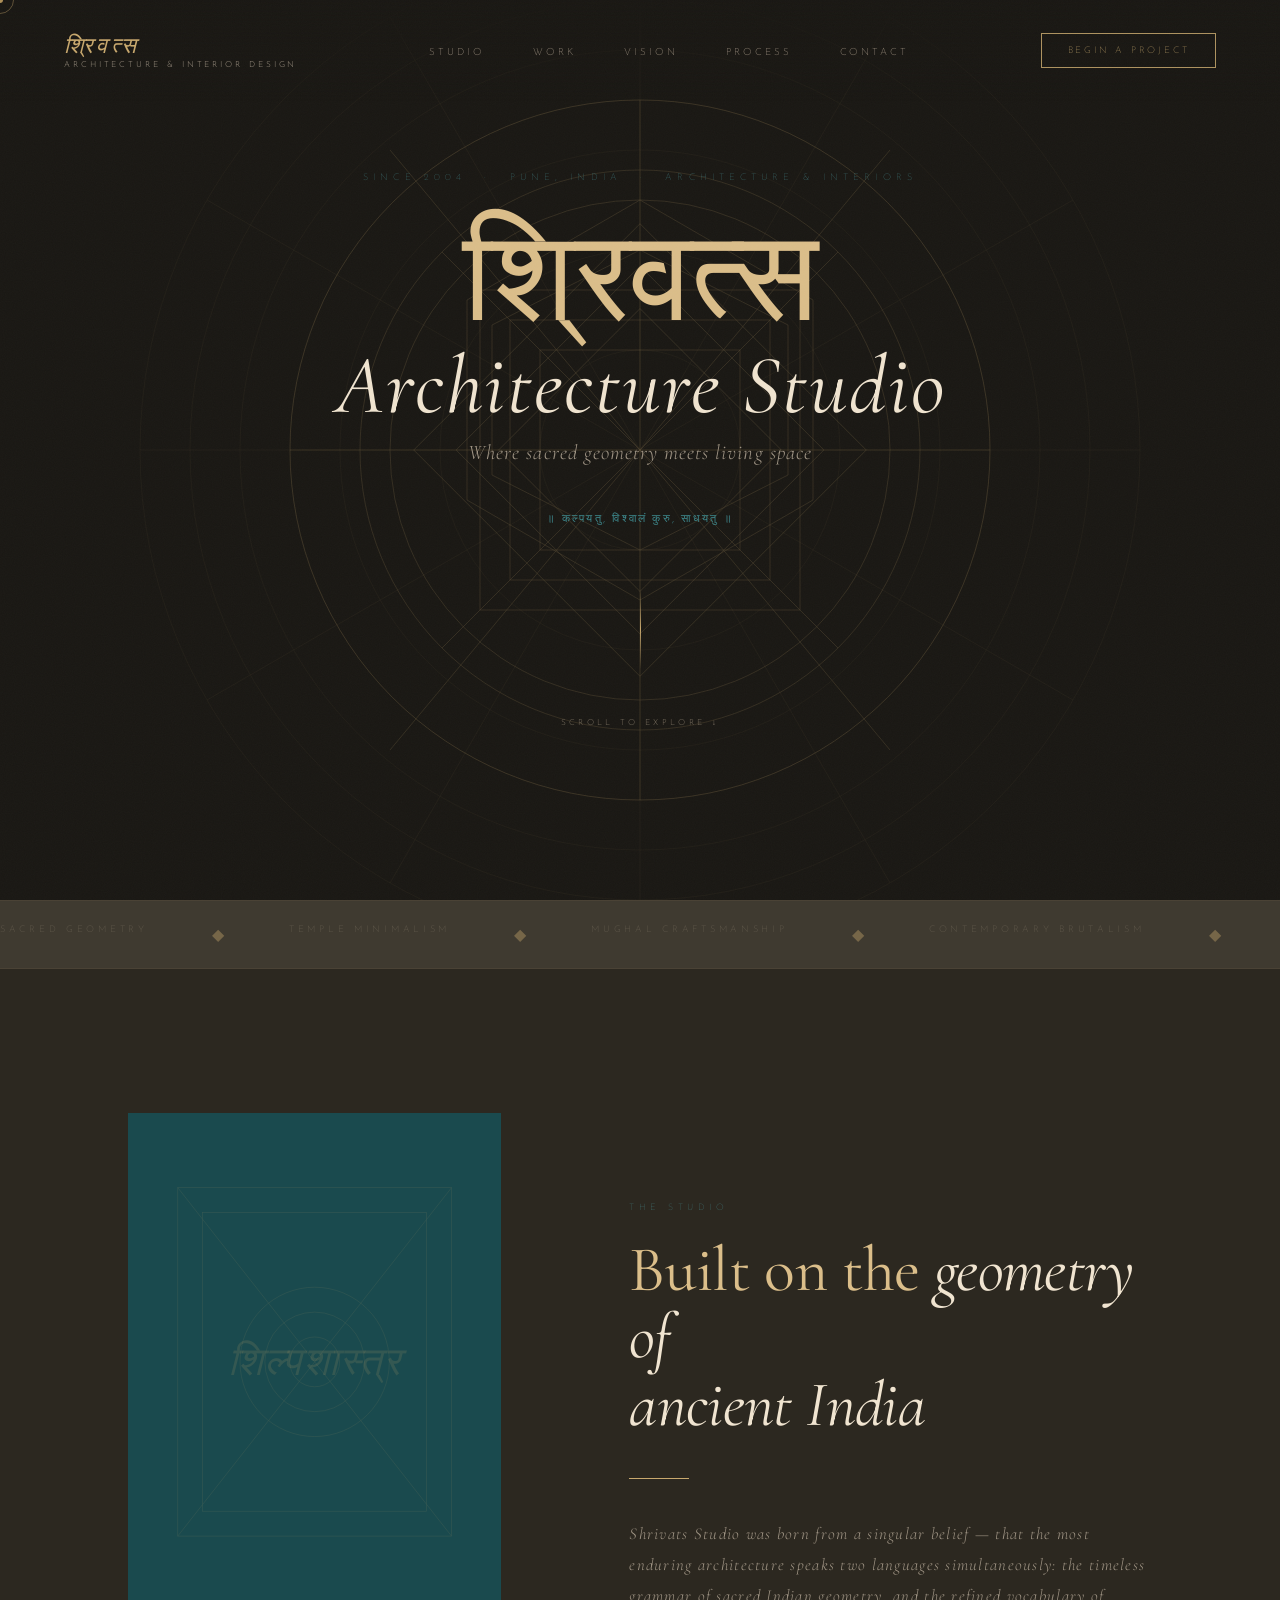
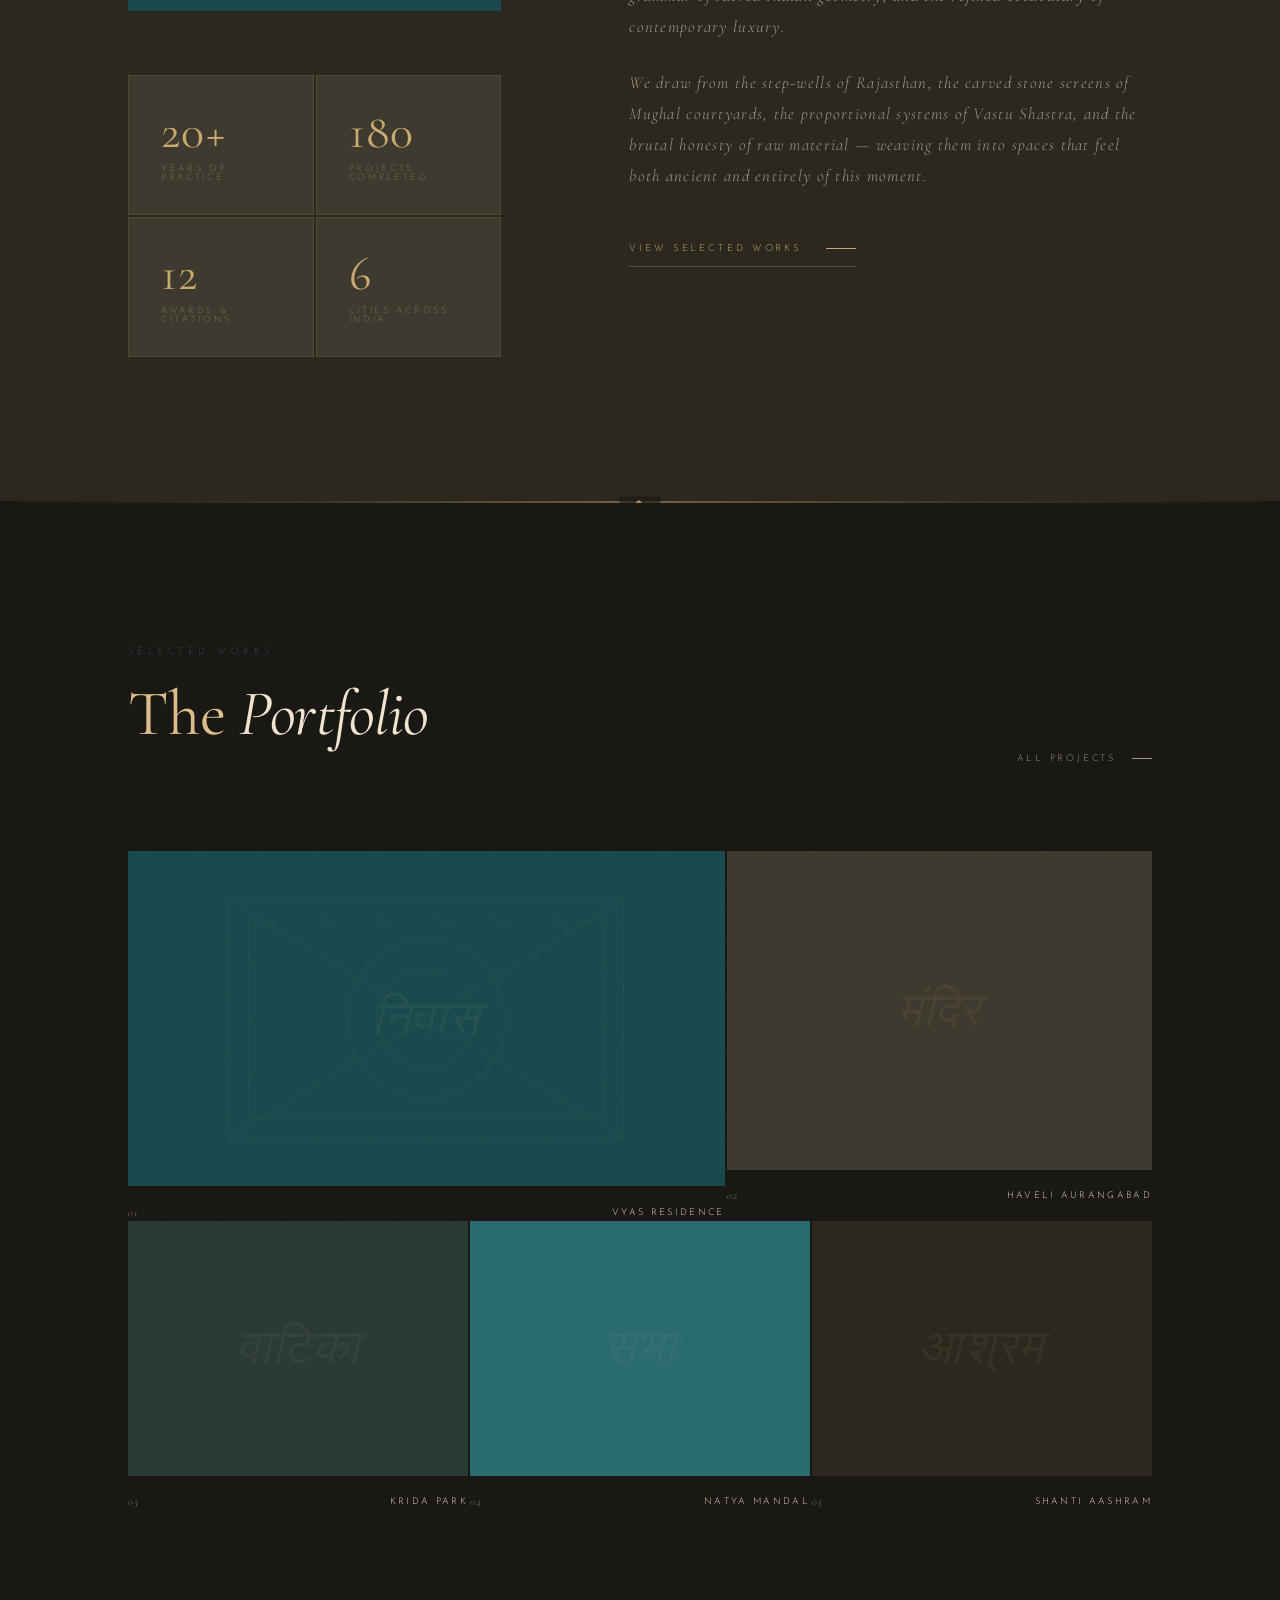
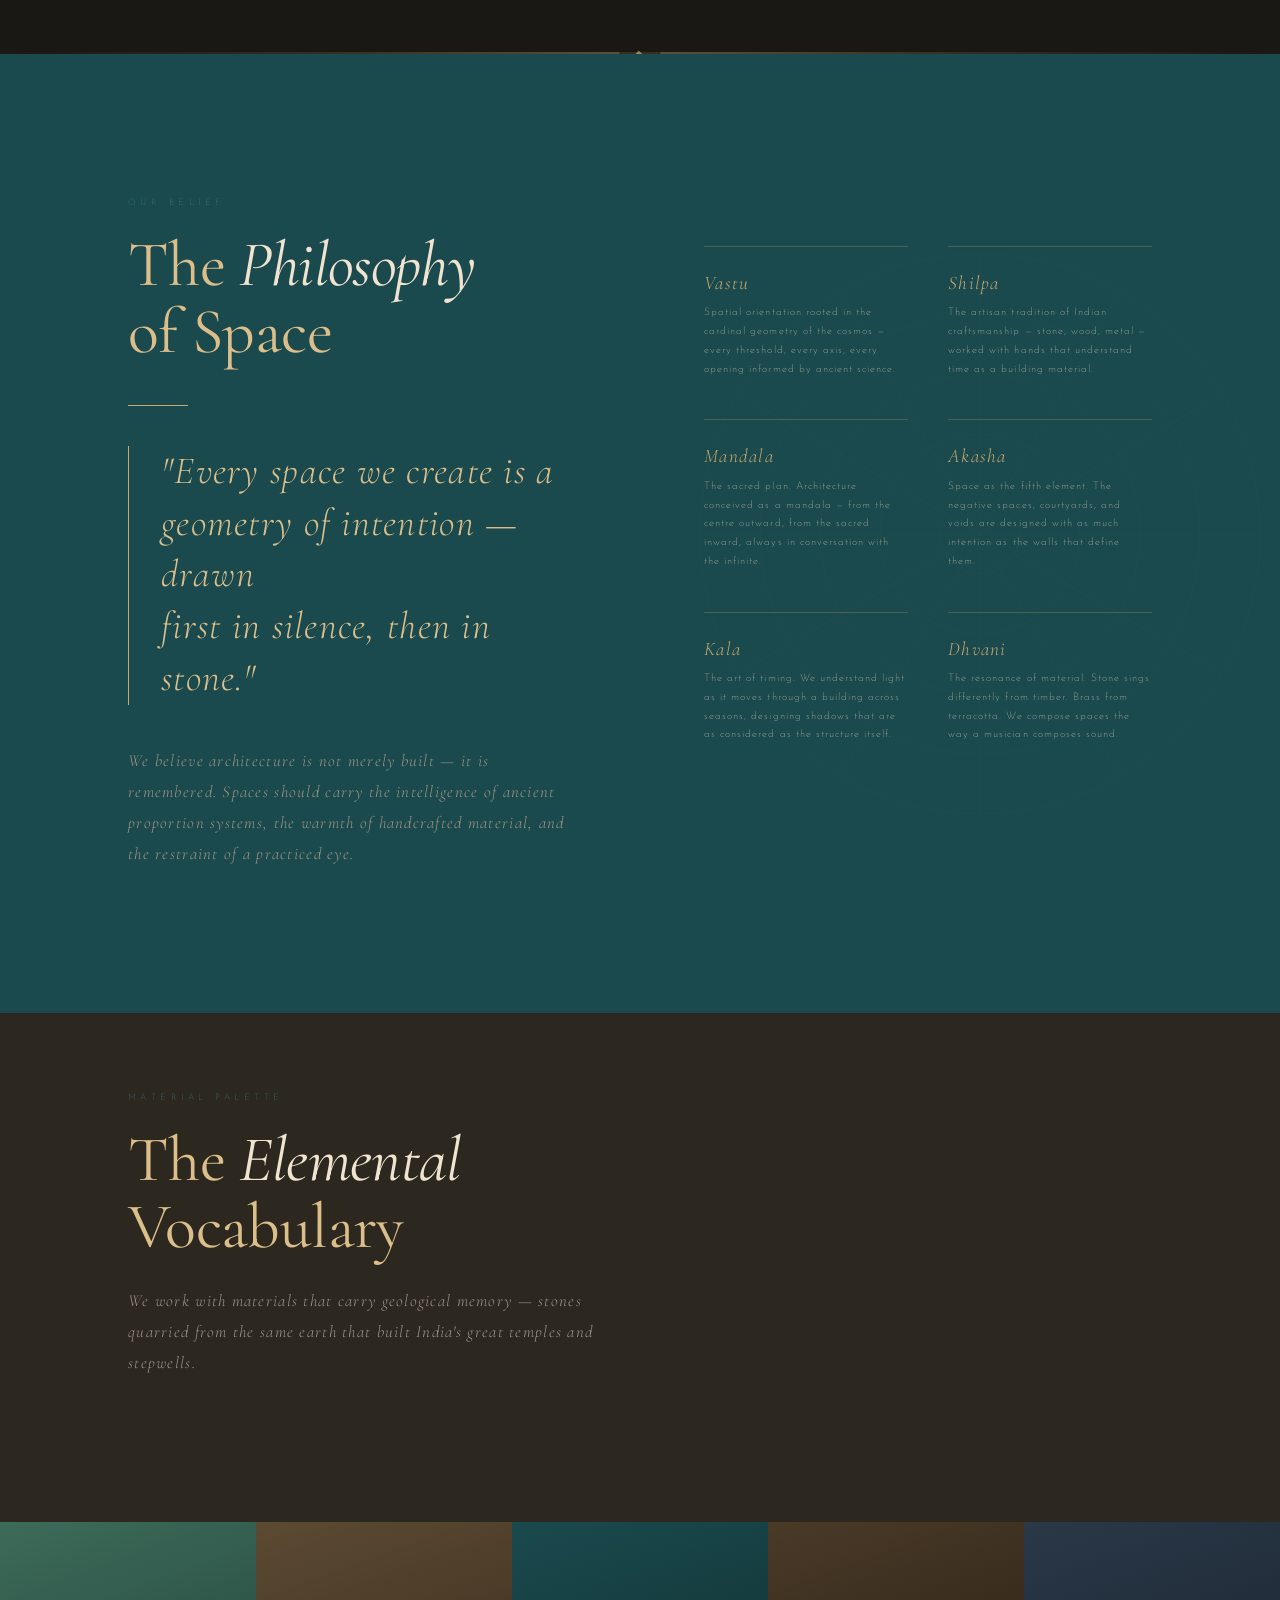
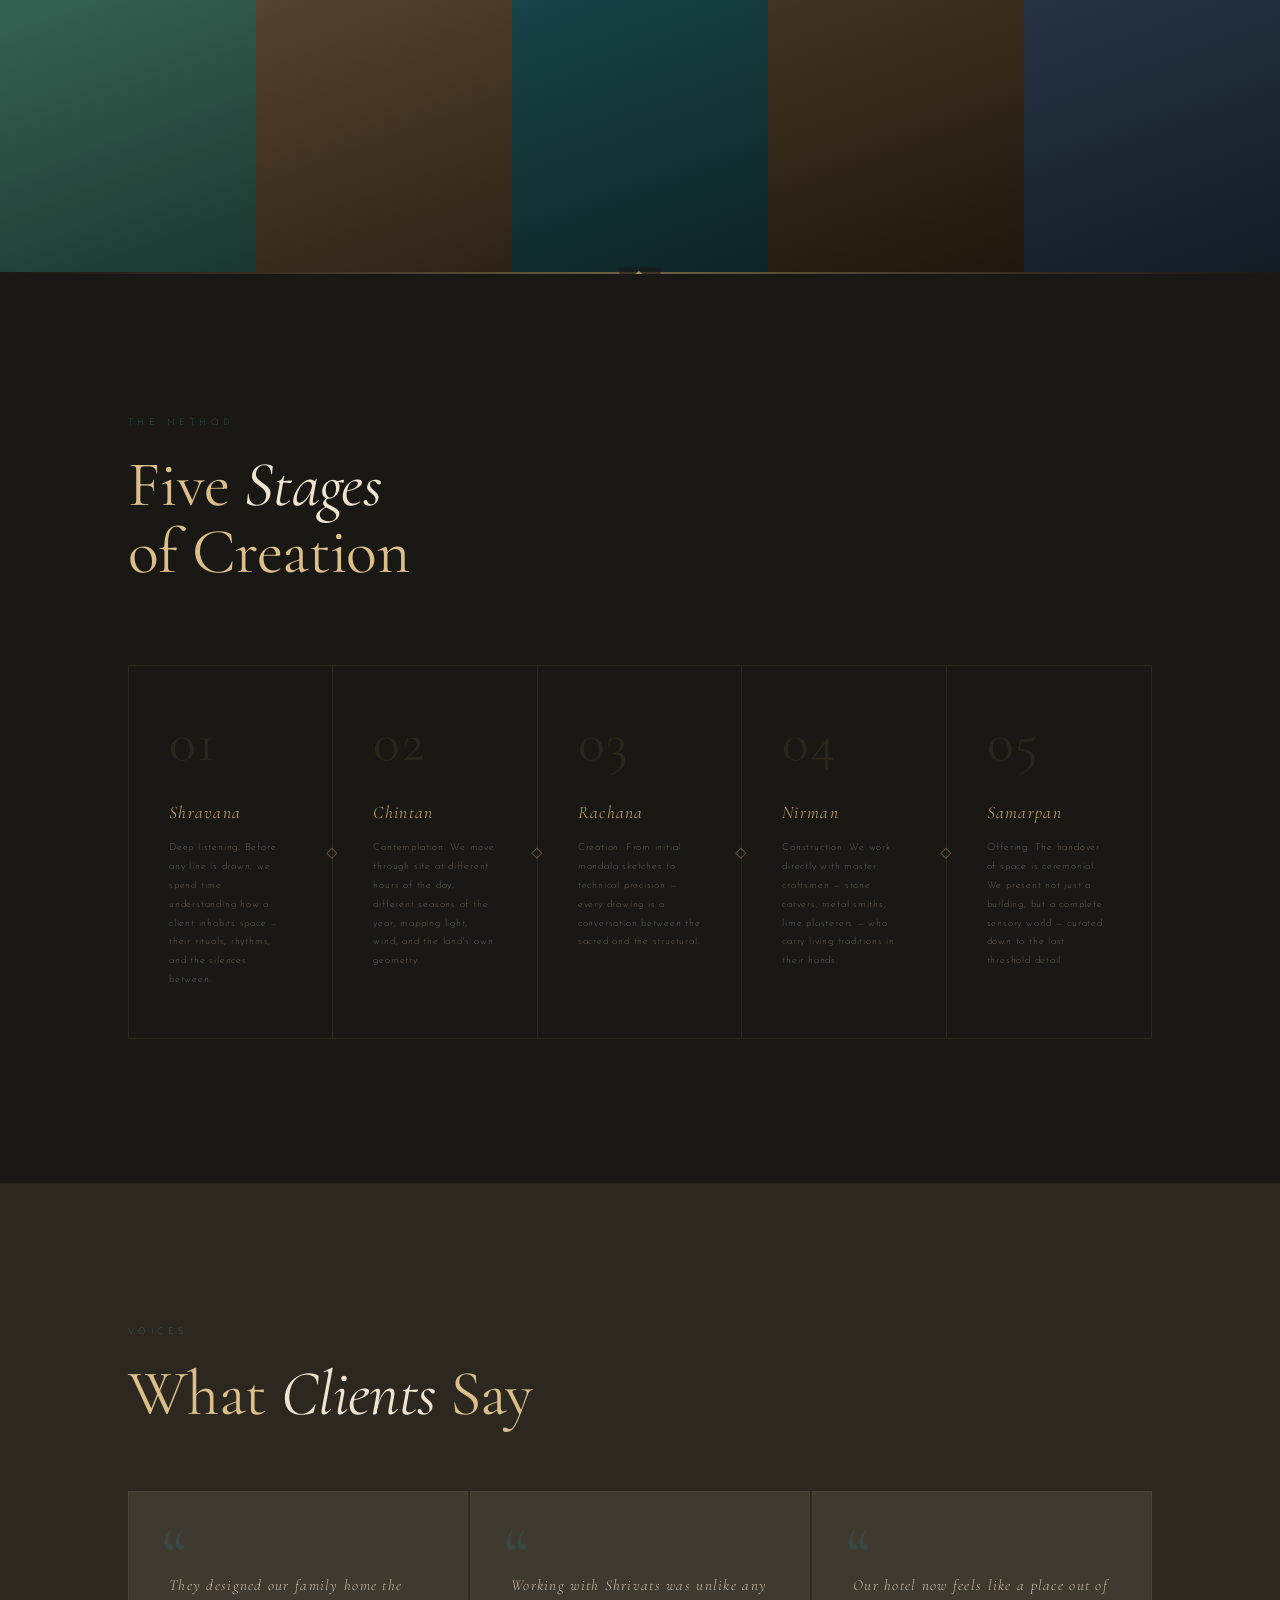
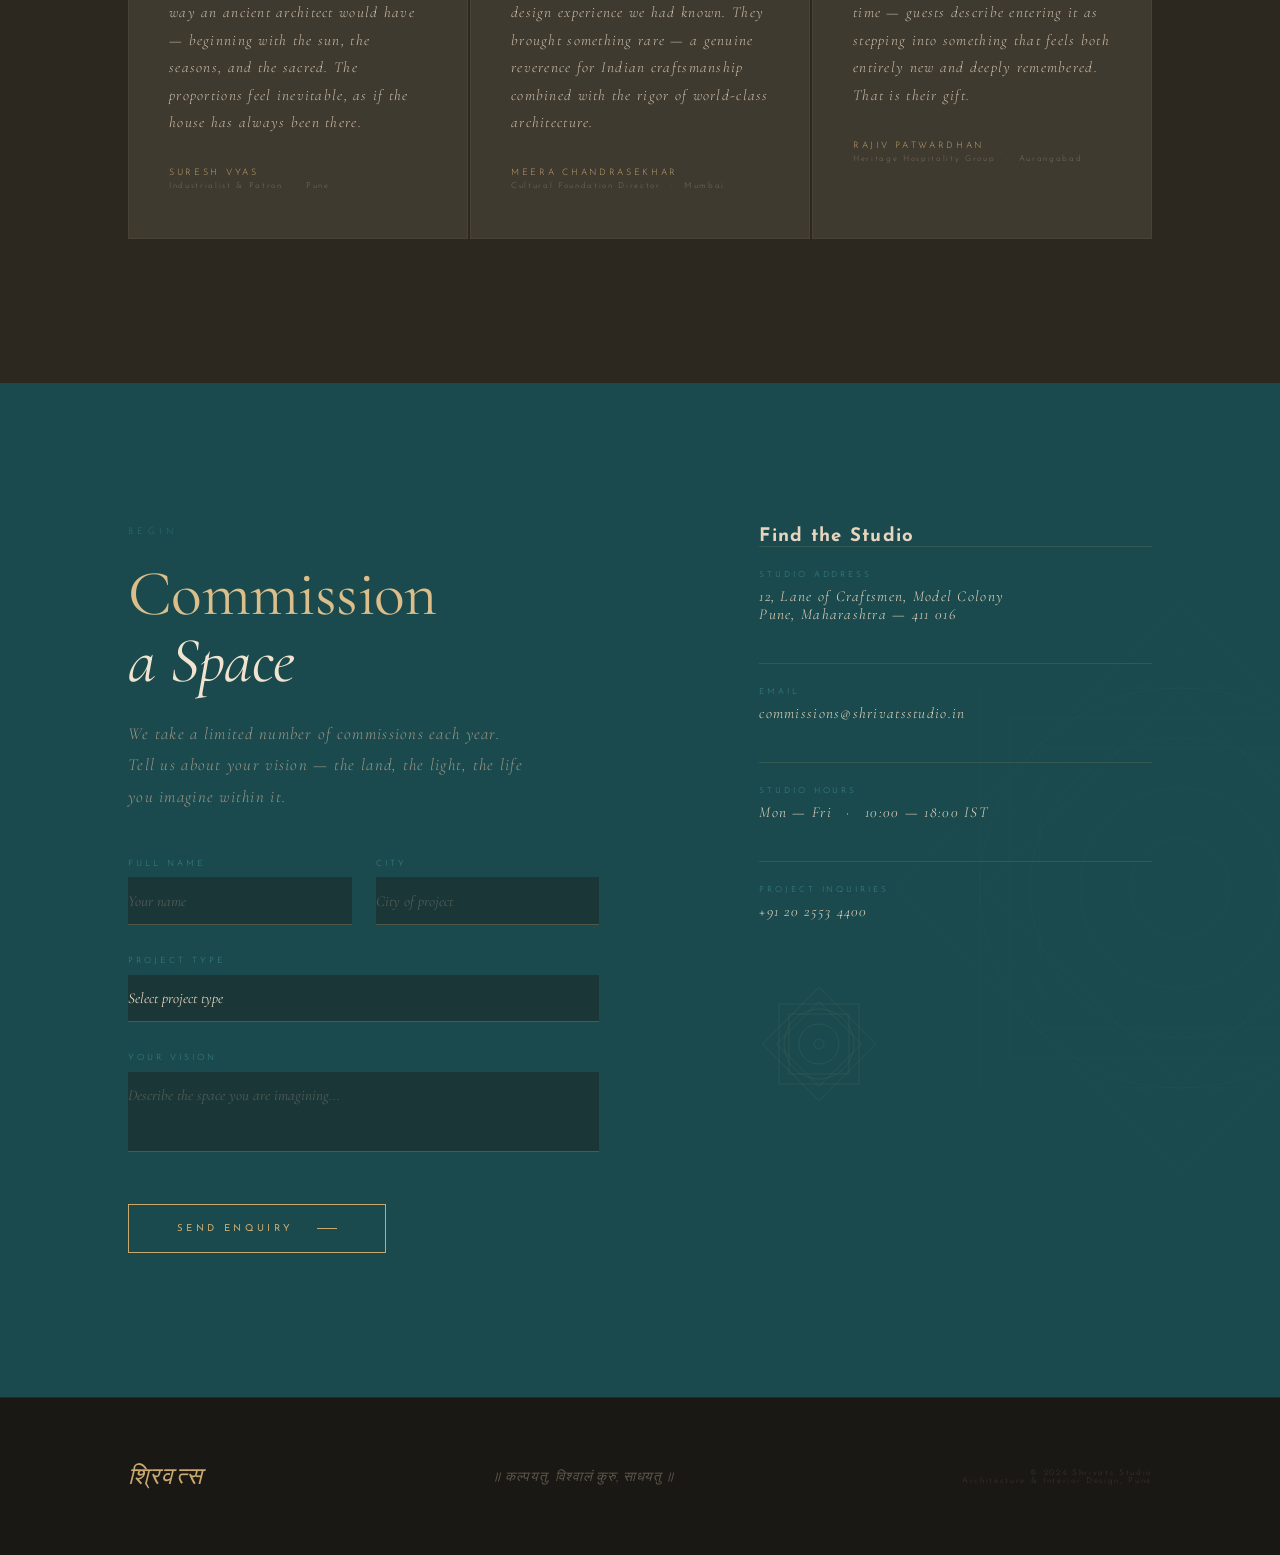
==== shrivats_studio_1.html @ fb272d44 "first commit" ====
<!DOCTYPE html>
<html lang="en">
<head>
<meta charset="UTF-8">
<meta name="viewport" content="width=device-width, initial-scale=1.0">
<title>Shrivats Studio — Architecture & Interior Design</title>
<link rel="preconnect" href="https://fonts.googleapis.com">
<link rel="preconnect" href="https://fonts.gstatic.com" crossorigin>
<link href="https://fonts.googleapis.com/css2?family=Cormorant+Garamond:ital,wght@0,300;0,400;0,500;0,600;1,300;1,400&family=IM+Fell+English:ital@0;1&family=Josefin+Sans:wght@100;200;300;400&display=swap" rel="stylesheet">

<style>
  :root {
    --teal-deep:    #1a4a4e;
    --teal-mid:     #2a6b72;
    --teal-soft:    #3d8a8f;
    --teal-muted:   #4e9da3;
    --sand:         #d4b896;
    --sand-light:   #e8d5be;
    --sand-pale:    #f0e4d0;
    --gold:         #c9a96e;
    --gold-bright:  #dbbe8a;
    --ivory:        #f5ede0;
    --charcoal:     #1a1814;
    --charcoal-mid: #2c2820;
    --charcoal-soft:#3f3a30;
    --warm-gray:    #7a7060;
    --warm-gray-lt: #a09585;
    --accent-geo:   rgba(201,169,110,0.12);

    --font-display: 'IM Fell English', 'Cormorant Garamond', Georgia, serif;
    --font-head:    'Cormorant Garamond', Georgia, serif;
    --font-body:    'Josefin Sans', 'Trebuchet MS', sans-serif;

    --spacing-xl: 9rem;
    --spacing-lg: 5rem;
    --spacing-md: 2.5rem;
    --spacing-sm: 1.25rem;
  }

  *, *::before, *::after { box-sizing: border-box; margin: 0; padding: 0; }

  html {
    scroll-behavior: smooth;
    font-size: 16px;
  }

  body {
    background: var(--charcoal);
    color: var(--sand-light);
    font-family: var(--font-body);
    font-weight: 300;
    letter-spacing: 0.08em;
    overflow-x: hidden;
    cursor: none;
  }

  ::selection { background: var(--teal-mid); color: var(--ivory); }

  /* ── SCROLLBAR ── */
  ::-webkit-scrollbar { width: 3px; }
  ::-webkit-scrollbar-track { background: var(--charcoal); }
  ::-webkit-scrollbar-thumb { background: var(--gold); }

  /* ── NOISE TEXTURE OVERLAY ── */
  body::before {
    content: '';
    position: fixed; inset: 0; z-index: 9999;
    pointer-events: none;
    opacity: 0.025;
    background-image: url("data:image/svg+xml,%3Csvg viewBox='0 0 256 256' xmlns='http://www.w3.org/2000/svg'%3E%3Cfilter id='n'%3E%3CfeTurbulence type='fractalNoise' baseFrequency='0.9' numOctaves='4' stitchTiles='stitch'/%3E%3C/filter%3E%3Crect width='100%25' height='100%25' filter='url(%23n)' opacity='1'/%3E%3C/svg%3E");
    background-size: 256px 256px;
  }

  /* ── SACRED GEOMETRY BACKGROUND ── */
  .geo-bg {
    position: absolute; inset: 0;
    pointer-events: none;
    overflow: hidden;
    opacity: 0.07;
  }

  /* ── NAVIGATION ── */
  nav {
    position: fixed; top: 0; left: 0; right: 0; z-index: 1000;
    padding: 2rem 4rem;
    display: flex; align-items: center; justify-content: space-between;
    mix-blend-mode: normal;
    background: linear-gradient(to bottom, rgba(26,24,20,0.95) 0%, transparent 100%);
  }

  .nav-logo {
    font-family: var(--font-display);
    font-size: 1.4rem;
    font-style: italic;
    color: var(--gold);
    letter-spacing: 0.15em;
    text-decoration: none;
  }

  .nav-logo span {
    display: block;
    font-family: var(--font-body);
    font-size: 0.52rem;
    font-style: normal;
    letter-spacing: 0.35em;
    color: var(--warm-gray-lt);
    margin-top: 2px;
    text-transform: uppercase;
  }

  .nav-links {
    display: flex; gap: 3rem; list-style: none;
  }

  .nav-links a {
    font-family: var(--font-body);
    font-size: 0.62rem;
    font-weight: 200;
    letter-spacing: 0.3em;
    text-transform: uppercase;
    color: var(--sand-light);
    text-decoration: none;
    transition: color 0.4s;
    opacity: 0.7;
  }

  .nav-links a:hover { color: var(--gold); opacity: 1; }

  .nav-cta {
    font-family: var(--font-body);
    font-size: 0.58rem;
    font-weight: 200;
    letter-spacing: 0.3em;
    text-transform: uppercase;
    color: var(--gold);
    border: 0.5px solid var(--gold);
    padding: 0.75rem 1.6rem;
    text-decoration: none;
    transition: all 0.4s;
    opacity: 0.85;
  }

  .nav-cta:hover {
    background: var(--gold);
    color: var(--charcoal);
    opacity: 1;
  }

  /* ── HERO ── */
  #hero {
    position: relative;
    min-height: 100vh;
    display: flex; align-items: center; justify-content: center;
    overflow: hidden;
    background: var(--charcoal);
  }

  .hero-inner {
    position: relative; z-index: 2;
    text-align: center;
    padding: 0 2rem;
  }

  .hero-eyebrow {
    font-family: var(--font-body);
    font-size: 0.58rem;
    font-weight: 100;
    letter-spacing: 0.55em;
    text-transform: uppercase;
    color: var(--teal-muted);
    margin-bottom: 2.5rem;
    opacity: 0;
    animation: fadeUp 1.2s 0.3s forwards;
  }

  .hero-title {
    font-family: var(--font-display);
    font-size: clamp(4.5rem, 10vw, 9rem);
    font-weight: 400;
    line-height: 0.9;
    color: var(--gold-bright);
    letter-spacing: -0.01em;
    margin-bottom: 1rem;
    opacity: 0;
    animation: fadeUp 1.4s 0.5s forwards;
  }

  .hero-title em {
    font-style: italic;
    color: var(--sand-pale);
    display: block;
    font-size: 0.65em;
    letter-spacing: 0.02em;
    margin-top: 0.15em;
  }

  .hero-sub {
    font-family: var(--font-head);
    font-size: clamp(0.9rem, 2vw, 1.3rem);
    font-style: italic;
    color: var(--warm-gray-lt);
    letter-spacing: 0.05em;
    margin-bottom: 1rem;
    opacity: 0;
    animation: fadeUp 1.4s 0.8s forwards;
  }

  .hero-mantra {
    font-family: var(--font-body);
    font-size: 0.7rem;
    letter-spacing: 0.2em;
    color: var(--teal-soft);
    margin: 3rem 0 4rem;
    opacity: 0;
    animation: fadeUp 1.2s 1.1s forwards;
  }

  .hero-divider {
    width: 1px;
    height: 80px;
    background: linear-gradient(to bottom, transparent, var(--gold), transparent);
    margin: 0 auto 3rem;
    opacity: 0;
    animation: fadeIn 1.5s 1.4s forwards;
  }

  .hero-scroll {
    font-family: var(--font-body);
    font-size: 0.52rem;
    letter-spacing: 0.4em;
    text-transform: uppercase;
    color: var(--warm-gray);
    opacity: 0;
    animation: fadeIn 1.2s 1.8s forwards;
  }

  /* Hero sacred geometry */
  .hero-geo {
    position: absolute; inset: 0;
    display: flex; align-items: center; justify-content: center;
    opacity: 0.3;
    animation: slowSpin 90s linear infinite;
  }

  .hero-geo-2 {
    position: absolute; inset: 0;
    display: flex; align-items: center; justify-content: center;
    opacity: 0.09;
    animation: slowSpin 120s linear infinite reverse;
  }

  /* ── SECTION BASE ── */
  section {
    position: relative;
    overflow: hidden;
  }

  .section-pad {
    padding: var(--spacing-xl) 8rem;
  }

  .section-pad-sm {
    padding: var(--spacing-lg) 8rem;
  }

  .eyebrow {
    font-family: var(--font-body);
    font-size: 0.56rem;
    font-weight: 100;
    letter-spacing: 0.5em;
    text-transform: uppercase;
    color: var(--teal-muted);
    margin-bottom: 1.5rem;
  }

  .section-title {
    font-family: var(--font-display);
    font-size: clamp(2.8rem, 5vw, 5.5rem);
    font-weight: 400;
    line-height: 1.05;
    color: var(--gold-bright);
    letter-spacing: -0.01em;
    margin-bottom: 1.5rem;
  }

  .section-title em {
    font-style: italic;
    color: var(--sand-pale);
  }

  .body-text {
    font-family: var(--font-head);
    font-size: 1.05rem;
    font-style: italic;
    line-height: 1.85;
    color: var(--warm-gray-lt);
    font-weight: 300;
  }

  .gold-rule {
    width: 60px;
    height: 0.5px;
    background: var(--gold);
    margin: 2.5rem 0;
    opacity: 0.6;
  }

  /* ── ABOUT ── */
  #about {
    background: var(--charcoal-mid);
  }

  .about-grid {
    display: grid;
    grid-template-columns: 1fr 1.4fr;
    gap: 8rem;
    align-items: center;
  }

  .about-image-wrap {
    position: relative;
  }

  .about-image-placeholder {
    width: 100%;
    aspect-ratio: 3/4;
    background: var(--teal-deep);
    position: relative;
    overflow: hidden;
  }

  .about-image-placeholder::after {
    content: 'शिल्पशास्त्र';
    position: absolute;
    inset: 0;
    display: flex;
    align-items: center;
    justify-content: center;
    font-family: var(--font-display);
    font-size: 2.5rem;
    color: rgba(201,169,110,0.15);
    font-style: italic;
  }

  .about-stats {
    display: grid;
    grid-template-columns: 1fr 1fr;
    gap: 2px;
    margin-top: 4rem;
  }

  .stat-box {
    background: var(--charcoal-soft);
    padding: 2rem;
    border: 0.5px solid rgba(201,169,110,0.12);
  }

  .stat-number {
    font-family: var(--font-display);
    font-size: 3rem;
    color: var(--gold);
    line-height: 1;
    font-weight: 400;
  }

  .stat-label {
    font-family: var(--font-body);
    font-size: 0.56rem;
    letter-spacing: 0.3em;
    text-transform: uppercase;
    color: var(--warm-gray);
    margin-top: 0.5rem;
  }

  /* ── PROJECTS ── */
  #projects {
    background: var(--charcoal);
  }

  .projects-header {
    display: flex; align-items: flex-end; justify-content: space-between;
    margin-bottom: 5rem;
  }

  .projects-grid {
    display: grid;
    grid-template-columns: repeat(12, 1fr);
    grid-template-rows: auto;
    gap: 2px;
  }

  .project-card {
    position: relative;
    overflow: hidden;
    cursor: pointer;
  }

  .project-card:nth-child(1) { grid-column: 1 / 8; grid-row: 1; }
  .project-card:nth-child(2) { grid-column: 8 / 13; grid-row: 1; }
  .project-card:nth-child(3) { grid-column: 1 / 5; grid-row: 2; }
  .project-card:nth-child(4) { grid-column: 5 / 9; grid-row: 2; }
  .project-card:nth-child(5) { grid-column: 9 / 13; grid-row: 2; }

  .project-image {
    width: 100%;
    aspect-ratio: 4/3;
    background: var(--teal-deep);
    position: relative;
    overflow: hidden;
    transition: transform 0.8s cubic-bezier(0.16, 1, 0.3, 1);
  }

  .project-card:nth-child(1) .project-image { aspect-ratio: 16/9; }

  .project-image-inner {
    position: absolute; inset: 0;
    background: var(--teal-deep);
    display: flex; align-items: center; justify-content: center;
    transition: transform 0.8s cubic-bezier(0.16, 1, 0.3, 1);
  }

  /* Project color variations */
  .project-card:nth-child(2) .project-image-inner { background: var(--charcoal-soft); }
  .project-card:nth-child(3) .project-image-inner { background: #2a3a35; }
  .project-card:nth-child(4) .project-image-inner { background: var(--teal-mid); }
  .project-card:nth-child(5) .project-image-inner { background: var(--charcoal-mid); }

  .project-image-inner::before {
    content: '';
    position: absolute; inset: 0;
    background: repeating-linear-gradient(
      45deg,
      transparent,
      transparent 40px,
      rgba(201,169,110,0.03) 40px,
      rgba(201,169,110,0.03) 41px
    );
  }

  .project-geo-label {
    font-family: var(--font-display);
    font-size: 3rem;
    color: rgba(201,169,110,0.08);
    font-style: italic;
  }

  .project-overlay {
    position: absolute; inset: 0;
    background: linear-gradient(to top, rgba(26,24,20,0.92) 0%, transparent 60%);
    padding: 1.5rem;
    display: flex; flex-direction: column; justify-content: flex-end;
    opacity: 0;
    transition: opacity 0.5s;
  }

  .project-card:hover .project-overlay { opacity: 1; }
  .project-card:hover .project-image-inner { transform: scale(1.04); }

  .project-info { position: relative; z-index: 1; }

  .project-type {
    font-family: var(--font-body);
    font-size: 0.52rem;
    letter-spacing: 0.35em;
    text-transform: uppercase;
    color: var(--teal-soft);
    margin-bottom: 0.4rem;
  }

  .project-name {
    font-family: var(--font-display);
    font-size: 1.5rem;
    font-weight: 400;
    color: var(--sand-pale);
    font-style: italic;
    line-height: 1.1;
  }

  .project-meta {
    font-family: var(--font-body);
    font-size: 0.56rem;
    letter-spacing: 0.2em;
    color: var(--warm-gray-lt);
    margin-top: 0.3rem;
  }

  /* Project base info (always visible) */
  .project-base {
    padding: 1.2rem 0 0;
    display: flex; align-items: center; justify-content: space-between;
  }

  .project-index {
    font-family: var(--font-display);
    font-size: 0.7rem;
    font-style: italic;
    color: var(--warm-gray);
  }

  .project-title-base {
    font-family: var(--font-body);
    font-size: 0.58rem;
    letter-spacing: 0.25em;
    text-transform: uppercase;
    color: var(--sand-light);
  }

  /* ── PHILOSOPHY ── */
  #philosophy {
    background: var(--teal-deep);
    position: relative;
  }

  .philosophy-inner {
    display: grid;
    grid-template-columns: 1fr 1fr;
    gap: 8rem;
    align-items: start;
  }

  .philosophy-quote {
    font-family: var(--font-display);
    font-size: clamp(1.6rem, 3vw, 2.8rem);
    font-style: italic;
    font-weight: 300;
    color: var(--gold-bright);
    line-height: 1.35;
    padding-left: 2rem;
    border-left: 0.5px solid var(--gold);
  }

  .philosophy-pillars {
    display: grid;
    grid-template-columns: 1fr 1fr;
    gap: 2.5rem;
    margin-top: 3rem;
  }

  .pillar {
    border-top: 0.5px solid rgba(201,169,110,0.25);
    padding-top: 1.5rem;
  }

  .pillar-name {
    font-family: var(--font-display);
    font-size: 1.2rem;
    font-style: italic;
    color: var(--gold);
    margin-bottom: 0.6rem;
  }

  .pillar-desc {
    font-family: var(--font-body);
    font-size: 0.65rem;
    font-weight: 200;
    letter-spacing: 0.1em;
    color: var(--sand-light);
    line-height: 1.8;
    opacity: 0.75;
  }

  /* ── MATERIALS ── */
  #materials {
    background: var(--charcoal-mid);
  }

  .materials-strip {
    display: flex;
    height: 350px;
    margin-top: 4rem;
  }

  .material-swatch {
    flex: 1;
    position: relative;
    overflow: hidden;
    cursor: pointer;
    transition: flex 0.6s cubic-bezier(0.16, 1, 0.3, 1);
  }

  .material-swatch:hover { flex: 2.5; }

  .swatch-bg {
    position: absolute; inset: 0;
    transition: transform 0.6s;
  }

  .swatch-1 { background: linear-gradient(160deg, #3d6b5a 0%, #1a3830 100%); }
  .swatch-2 { background: linear-gradient(160deg, #5c4a32 0%, #2e2218 100%); }
  .swatch-3 { background: linear-gradient(160deg, #1a4a4e 0%, #0d2426 100%); }
  .swatch-4 { background: linear-gradient(160deg, #4a3a28 0%, #1e160d 100%); }
  .swatch-5 { background: linear-gradient(160deg, #2a3848 0%, #131c25 100%); }

  .swatch-label {
    position: absolute;
    bottom: 2rem; left: 1.5rem;
    opacity: 0;
    transition: opacity 0.4s 0.1s;
  }

  .material-swatch:hover .swatch-label { opacity: 1; }

  .swatch-name {
    font-family: var(--font-display);
    font-size: 1.2rem;
    font-style: italic;
    color: var(--gold-bright);
    display: block;
  }

  .swatch-origin {
    font-family: var(--font-body);
    font-size: 0.52rem;
    letter-spacing: 0.3em;
    text-transform: uppercase;
    color: var(--teal-soft);
    margin-top: 0.3rem;
    display: block;
  }

  /* ── PROCESS ── */
  #process {
    background: var(--charcoal);
  }

  .process-steps {
    display: grid;
    grid-template-columns: repeat(5, 1fr);
    gap: 0;
    margin-top: 5rem;
    border: 0.5px solid rgba(201,169,110,0.1);
  }

  .process-step {
    padding: 3rem 2.5rem;
    border-right: 0.5px solid rgba(201,169,110,0.1);
    position: relative;
    transition: background 0.4s;
  }

  .process-step:last-child { border-right: none; }
  .process-step:hover { background: rgba(201,169,110,0.04); }

  .step-number {
    font-family: var(--font-display);
    font-size: 3.5rem;
    color: rgba(201,169,110,0.1);
    line-height: 1;
    font-weight: 400;
    margin-bottom: 2rem;
  }

  .step-title {
    font-family: var(--font-display);
    font-size: 1.1rem;
    font-style: italic;
    color: var(--gold);
    margin-bottom: 1rem;
  }

  .step-desc {
    font-family: var(--font-body);
    font-size: 0.62rem;
    font-weight: 200;
    letter-spacing: 0.08em;
    line-height: 1.9;
    color: var(--warm-gray-lt);
    opacity: 0.75;
  }

  .step-connector {
    position: absolute;
    top: 50%;
    right: -1px;
    width: 8px;
    height: 8px;
    border: 0.5px solid var(--gold);
    transform: rotate(45deg) translateY(-50%);
    background: var(--charcoal);
    opacity: 0.4;
  }

  /* ── TESTIMONIALS ── */
  #testimonials {
    background: var(--charcoal-mid);
  }

  .testimonials-grid {
    display: grid;
    grid-template-columns: 1fr 1fr 1fr;
    gap: 2px;
    margin-top: 4rem;
  }

  .testimonial {
    background: var(--charcoal-soft);
    padding: 3rem 2.5rem;
    border: 0.5px solid rgba(201,169,110,0.08);
    position: relative;
    transition: border-color 0.4s;
  }

  .testimonial:hover {
    border-color: rgba(201,169,110,0.25);
  }

  .testimonial::before {
    content: '\201C';
    position: absolute;
    top: 1.5rem; left: 2rem;
    font-family: var(--font-display);
    font-size: 5rem;
    color: var(--teal-mid);
    line-height: 1;
    opacity: 0.3;
  }

  .testimonial-text {
    font-family: var(--font-head);
    font-size: 0.95rem;
    font-style: italic;
    line-height: 1.8;
    color: var(--sand-light);
    margin-bottom: 2rem;
    margin-top: 2rem;
    opacity: 0.85;
  }

  .testimonial-author {
    font-family: var(--font-body);
    font-size: 0.56rem;
    letter-spacing: 0.3em;
    text-transform: uppercase;
    color: var(--gold);
  }

  .testimonial-role {
    font-family: var(--font-body);
    font-size: 0.52rem;
    letter-spacing: 0.2em;
    color: var(--warm-gray);
    margin-top: 0.3rem;
  }

  /* ── CONTACT ── */
  #contact {
    background: var(--teal-deep);
    position: relative;
    overflow: hidden;
  }

  .contact-inner {
    display: grid;
    grid-template-columns: 1.2fr 1fr;
    gap: 10rem;
    align-items: start;
  }

  .contact-form {
    margin-top: 3rem;
  }

  .form-row {
    display: grid;
    grid-template-columns: 1fr 1fr;
    gap: 1.5rem;
  }

  .form-field {
    margin-bottom: 2rem;
  }

  .form-label {
    display: block;
    font-family: var(--font-body);
    font-size: 0.54rem;
    letter-spacing: 0.35em;
    text-transform: uppercase;
    color: var(--teal-soft);
    margin-bottom: 0.6rem;
  }

  .form-input,
  .form-select,
  .form-textarea {
    width: 100%;
    background: rgba(26,24,20,0.4);
    border: none;
    border-bottom: 0.5px solid rgba(201,169,110,0.3);
    padding: 0.9rem 0;
    color: var(--sand-light);
    font-family: var(--font-head);
    font-size: 0.95rem;
    font-style: italic;
    outline: none;
    transition: border-color 0.3s;
    appearance: none;
    -webkit-appearance: none;
  }

  .form-input:focus,
  .form-select:focus,
  .form-textarea:focus {
    border-color: var(--gold);
  }

  .form-textarea {
    resize: none;
    height: 80px;
  }

  .form-input::placeholder,
  .form-textarea::placeholder {
    color: rgba(160,149,133,0.4);
  }

  .btn-submit {
    display: inline-flex;
    align-items: center;
    gap: 1.5rem;
    background: transparent;
    border: 0.5px solid var(--gold);
    padding: 1.2rem 3rem;
    color: var(--gold);
    font-family: var(--font-body);
    font-size: 0.6rem;
    letter-spacing: 0.35em;
    text-transform: uppercase;
    cursor: pointer;
    transition: all 0.4s;
    margin-top: 1rem;
  }

  .btn-submit:hover {
    background: var(--gold);
    color: var(--charcoal);
  }

  .btn-submit .arrow {
    width: 20px;
    height: 0.5px;
    background: currentColor;
    position: relative;
    transition: width 0.3s;
  }

  .btn-submit:hover .arrow { width: 30px; }

  .contact-info h3 {
    font-family: var(--font-display);
    font-size: 2rem;
    font-style: italic;
    color: var(--gold);
    margin-bottom: 3rem;
    font-weight: 400;
  }

  .contact-detail {
    margin-bottom: 2.5rem;
    border-top: 0.5px solid rgba(201,169,110,0.15);
    padding-top: 1.5rem;
  }

  .contact-detail-label {
    font-family: var(--font-body);
    font-size: 0.52rem;
    letter-spacing: 0.35em;
    text-transform: uppercase;
    color: var(--teal-soft);
    margin-bottom: 0.5rem;
  }

  .contact-detail-value {
    font-family: var(--font-head);
    font-size: 0.95rem;
    font-style: italic;
    color: var(--sand-light);
  }

  /* ── FOOTER ── */
  footer {
    background: var(--charcoal);
    padding: 4rem 8rem;
    border-top: 0.5px solid rgba(201,169,110,0.1);
  }

  .footer-inner {
    display: flex;
    align-items: center;
    justify-content: space-between;
  }

  .footer-logo {
    font-family: var(--font-display);
    font-size: 1.5rem;
    font-style: italic;
    color: var(--gold);
    letter-spacing: 0.1em;
  }

  .footer-mantra {
    font-family: var(--font-head);
    font-size: 0.85rem;
    font-style: italic;
    color: var(--warm-gray);
    opacity: 0.7;
    letter-spacing: 0.05em;
  }

  .footer-copy {
    font-family: var(--font-body);
    font-size: 0.52rem;
    letter-spacing: 0.2em;
    color: var(--warm-gray);
    opacity: 0.4;
    text-align: right;
  }

  /* ── SECTION DIVIDER ── */
  .geo-divider {
    width: 100%;
    height: 2px;
    background: linear-gradient(to right, transparent, rgba(201,169,110,0.2), rgba(201,169,110,0.5), rgba(201,169,110,0.2), transparent);
    position: relative;
  }

  .geo-divider::after {
    content: '◆';
    position: absolute;
    left: 50%;
    top: 50%;
    transform: translate(-50%, -50%);
    color: var(--gold);
    font-size: 0.6rem;
    background: var(--charcoal);
    padding: 0 1rem;
    opacity: 0.6;
  }

  /* ── ANIMATIONS ── */
  @keyframes fadeUp {
    from { opacity: 0; transform: translateY(30px); }
    to   { opacity: 1; transform: translateY(0); }
  }

  @keyframes fadeIn {
    from { opacity: 0; }
    to   { opacity: 1; }
  }

  @keyframes slowSpin {
    from { transform: rotate(0deg); }
    to   { transform: rotate(360deg); }
  }

  /* ── REVEAL ANIMATIONS ── */
  .reveal {
    opacity: 0;
    transform: translateY(40px);
    transition: opacity 0.9s ease, transform 0.9s cubic-bezier(0.16, 1, 0.3, 1);
  }

  .reveal.visible {
    opacity: 1;
    transform: translateY(0);
  }

  .reveal-delay-1 { transition-delay: 0.1s; }
  .reveal-delay-2 { transition-delay: 0.2s; }
  .reveal-delay-3 { transition-delay: 0.35s; }
  .reveal-delay-4 { transition-delay: 0.5s; }

  /* ── HORIZONTAL SCROLL HINT ── */
  .marquee-wrap {
    overflow: hidden;
    border-top: 0.5px solid rgba(201,169,110,0.08);
    border-bottom: 0.5px solid rgba(201,169,110,0.08);
    padding: 1.5rem 0;
    background: var(--charcoal-soft);
  }

  .marquee-inner {
    display: flex;
    gap: 4rem;
    animation: marquee 30s linear infinite;
    white-space: nowrap;
  }

  .marquee-item {
    font-family: var(--font-body);
    font-size: 0.58rem;
    letter-spacing: 0.4em;
    text-transform: uppercase;
    color: var(--warm-gray);
    opacity: 0.5;
  }

  .marquee-dot {
    color: var(--gold);
    opacity: 0.4;
  }

  @keyframes marquee {
    from { transform: translateX(0); }
    to   { transform: translateX(-50%); }
  }

  /* ── CURSOR DETAIL ── */
  .cursor-dot {
    width: 6px; height: 6px;
    background: var(--gold);
    border-radius: 50%;
    position: fixed;
    pointer-events: none;
    z-index: 10000;
    mix-blend-mode: difference;
    transform: translate(-50%, -50%);
    transition: transform 0.1s;
  }

  .cursor-ring {
    width: 28px; height: 28px;
    border: 0.5px solid var(--gold);
    border-radius: 50%;
    position: fixed;
    pointer-events: none;
    z-index: 10000;
    transform: translate(-50%, -50%);
    transition: transform 0.35s cubic-bezier(0.16,1,0.3,1), width 0.3s, height 0.3s;
    opacity: 0.4;
  }

  .cursor-ring.hovering {
    width: 48px;
    height: 48px;
    border-color: var(--teal-soft);
  }
</style>
</head>
<body>

<!-- Custom Cursor -->
<div class="cursor-dot" id="cursorDot"></div>
<div class="cursor-ring" id="cursorRing"></div>

<!-- ══════════ NAVIGATION ══════════ -->
<nav>
  <a href="#" class="nav-logo">
    श्रिवत्स
    <span>Architecture &amp; Interior Design</span>
  </a>
  <ul class="nav-links">
    <li><a href="#about">Studio</a></li>
    <li><a href="#projects">Work</a></li>
    <li><a href="#philosophy">Vision</a></li>
    <li><a href="#process">Process</a></li>
    <li><a href="#contact">Contact</a></li>
  </ul>
  <a href="#contact" class="nav-cta">Begin a Project</a>
</nav>

<!-- ══════════ HERO ══════════ -->
<section id="hero">

  <!-- Sacred geometry background layers -->
  <div class="hero-geo">
    <svg width="900" height="900" viewBox="0 0 900 900" xmlns="http://www.w3.org/2000/svg">
      <g stroke="#c9a96e" stroke-width="0.5" fill="none">
        <!-- Endless knot / Shrivats sacred geometry -->
        <rect x="350" y="350" width="200" height="200" transform="rotate(0 450 450)"/>
        <rect x="350" y="350" width="200" height="200" transform="rotate(45 450 450)"/>
        <rect x="320" y="320" width="260" height="260" transform="rotate(0 450 450)"/>
        <rect x="320" y="320" width="260" height="260" transform="rotate(45 450 450)"/>
        <rect x="290" y="290" width="320" height="320" transform="rotate(0 450 450)"/>
        <rect x="290" y="290" width="320" height="320" transform="rotate(45 450 450)"/>
        <!-- Outer rings -->
        <circle cx="450" cy="450" r="280"/>
        <circle cx="450" cy="450" r="250"/>
        <circle cx="450" cy="450" r="350"/>
        <!-- Radial lines -->
        <line x1="450" y1="100" x2="450" y2="800"/>
        <line x1="100" y1="450" x2="800" y2="450"/>
        <line x1="252" y1="252" x2="648" y2="648"/>
        <line x1="648" y1="252" x2="252" y2="648"/>
        <!-- Diagonal crosses extended -->
        <line x1="200" y1="150" x2="700" y2="750"/>
        <line x1="700" y1="150" x2="200" y2="750"/>
        <!-- Hexagonal overlay -->
        <polygon points="450,200 623,300 623,500 450,600 277,500 277,300"/>
        <polygon points="450,250 598,325 598,475 450,550 302,475 302,325"/>
      </g>
    </svg>
  </div>

  <div class="hero-geo-2">
    <svg width="1200" height="1200" viewBox="0 0 1200 1200" xmlns="http://www.w3.org/2000/svg">
      <g stroke="#c9a96e" stroke-width="0.5" fill="none">
        <circle cx="600" cy="600" r="500"/>
        <circle cx="600" cy="600" r="450"/>
        <circle cx="600" cy="600" r="400"/>
        <circle cx="600" cy="600" r="350"/>
        <circle cx="600" cy="600" r="300"/>
        <circle cx="600" cy="600" r="200"/>
        <circle cx="600" cy="600" r="100"/>
        <!-- 12-point mandala -->
        <g transform="rotate(0 600 600)"><line x1="600" y1="100" x2="600" y2="1100"/></g>
        <g transform="rotate(30 600 600)"><line x1="600" y1="100" x2="600" y2="1100"/></g>
        <g transform="rotate(60 600 600)"><line x1="600" y1="100" x2="600" y2="1100"/></g>
        <g transform="rotate(90 600 600)"><line x1="600" y1="100" x2="600" y2="1100"/></g>
        <g transform="rotate(120 600 600)"><line x1="600" y1="100" x2="600" y2="1100"/></g>
        <g transform="rotate(150 600 600)"><line x1="600" y1="100" x2="600" y2="1100"/></g>
      </g>
    </svg>
  </div>

  <div class="hero-inner">
    <p class="hero-eyebrow">Since 2004 &ensp;·&ensp; Pune, India &ensp;·&ensp; Architecture &amp; Interiors</p>
    <h1 class="hero-title">
      श्रिवत्स
      <em>Architecture Studio</em>
    </h1>
    <p class="hero-sub">Where sacred geometry meets living space</p>
    <p class="hero-mantra">॥ कल्पयतु, विश्वालं कुरु, साधयतु ॥</p>
    <div class="hero-divider"></div>
    <p class="hero-scroll">Scroll to explore ↓</p>
  </div>
</section>

<!-- ══════════ MARQUEE ══════════ -->
<div class="marquee-wrap">
  <div class="marquee-inner">
    <span class="marquee-item">Sacred Geometry</span>
    <span class="marquee-dot">◆</span>
    <span class="marquee-item">Temple Minimalism</span>
    <span class="marquee-dot">◆</span>
    <span class="marquee-item">Mughal Craftsmanship</span>
    <span class="marquee-dot">◆</span>
    <span class="marquee-item">Contemporary Brutalism</span>
    <span class="marquee-dot">◆</span>
    <span class="marquee-item">Stepwell Geometry</span>
    <span class="marquee-dot">◆</span>
    <span class="marquee-item">Luxury Interiors</span>
    <span class="marquee-dot">◆</span>
    <span class="marquee-item">Jaipur Heritage</span>
    <span class="marquee-dot">◆</span>
    <span class="marquee-item">Maratha Aesthetics</span>
    <span class="marquee-dot">◆</span>
    <!-- Repeat -->
    <span class="marquee-item">Sacred Geometry</span>
    <span class="marquee-dot">◆</span>
    <span class="marquee-item">Temple Minimalism</span>
    <span class="marquee-dot">◆</span>
    <span class="marquee-item">Mughal Craftsmanship</span>
    <span class="marquee-dot">◆</span>
    <span class="marquee-item">Contemporary Brutalism</span>
    <span class="marquee-dot">◆</span>
    <span class="marquee-item">Stepwell Geometry</span>
    <span class="marquee-dot">◆</span>
    <span class="marquee-item">Luxury Interiors</span>
    <span class="marquee-dot">◆</span>
    <span class="marquee-item">Jaipur Heritage</span>
    <span class="marquee-dot">◆</span>
    <span class="marquee-item">Maratha Aesthetics</span>
    <span class="marquee-dot">◆</span>
  </div>
</div>

<!-- ══════════ ABOUT ══════════ -->
<section id="about">
  <div class="section-pad">
    <div class="about-grid">

      <div class="reveal">
        <div class="about-image-wrap">
          <div class="about-image-placeholder">
            <!-- Geometric overlay on placeholder -->
            <svg style="position:absolute;inset:0;width:100%;height:100%;opacity:0.15" viewBox="0 0 300 400" xmlns="http://www.w3.org/2000/svg">
              <g stroke="#c9a96e" stroke-width="0.5" fill="none">
                <rect x="40" y="60" width="220" height="280" rx="0"/>
                <rect x="60" y="80" width="180" height="240" rx="0"/>
                <line x1="40" y1="60" x2="260" y2="340"/>
                <line x1="260" y1="60" x2="40" y2="340"/>
                <circle cx="150" cy="200" r="60"/>
                <circle cx="150" cy="200" r="40"/>
                <circle cx="150" cy="200" r="20"/>
              </g>
            </svg>
          </div>
          <div class="about-stats">
            <div class="stat-box reveal reveal-delay-1">
              <div class="stat-number">20+</div>
              <div class="stat-label">Years of Practice</div>
            </div>
            <div class="stat-box reveal reveal-delay-2">
              <div class="stat-number">180</div>
              <div class="stat-label">Projects Completed</div>
            </div>
            <div class="stat-box reveal reveal-delay-3">
              <div class="stat-number">12</div>
              <div class="stat-label">Awards &amp; Citations</div>
            </div>
            <div class="stat-box reveal reveal-delay-4">
              <div class="stat-number">6</div>
              <div class="stat-label">Cities Across India</div>
            </div>
          </div>
        </div>
      </div>

      <div>
        <p class="eyebrow reveal">The Studio</p>
        <h2 class="section-title reveal reveal-delay-1">
          Built on the <em>geometry of<br>ancient India</em>
        </h2>
        <div class="gold-rule reveal reveal-delay-2"></div>
        <p class="body-text reveal reveal-delay-2">
          Shrivats Studio was born from a singular belief — that the most enduring architecture
          speaks two languages simultaneously: the timeless grammar of sacred Indian geometry,
          and the refined vocabulary of contemporary luxury.
        </p>
        <p class="body-text reveal reveal-delay-3" style="margin-top:1.5rem">
          We draw from the step-wells of Rajasthan, the carved stone screens of Mughal courtyards,
          the proportional systems of Vastu Shastra, and the brutal honesty of raw material —
          weaving them into spaces that feel both ancient and entirely of this moment.
        </p>
        <div style="margin-top:3rem" class="reveal reveal-delay-4">
          <a href="#projects" style="display:inline-flex;align-items:center;gap:1.5rem;text-decoration:none;color:var(--gold);font-family:var(--font-body);font-size:0.6rem;letter-spacing:0.3em;text-transform:uppercase;border-bottom:0.5px solid rgba(201,169,110,0.3);padding-bottom:0.8rem;transition:all 0.3s">
            View Selected Works
            <span style="display:inline-block;width:30px;height:0.5px;background:var(--gold)"></span>
          </a>
        </div>
      </div>

    </div>
  </div>
</section>

<div class="geo-divider"></div>

<!-- ══════════ PROJECTS ══════════ -->
<section id="projects">
  <div class="section-pad">

    <div class="projects-header">
      <div>
        <p class="eyebrow reveal">Selected Works</p>
        <h2 class="section-title reveal reveal-delay-1">
          The <em>Portfolio</em>
        </h2>
      </div>
      <a href="#" style="display:inline-flex;align-items:center;gap:1rem;text-decoration:none;color:var(--warm-gray-lt);font-family:var(--font-body);font-size:0.58rem;letter-spacing:0.3em;text-transform:uppercase;transition:color 0.3s;align-self:flex-end;padding-bottom:0.5rem">
        All Projects
        <span style="display:inline-block;width:20px;height:0.5px;background:currentColor"></span>
      </a>
    </div>

    <div class="projects-grid reveal">
      <!-- Project 1 -->
      <div class="project-card">
        <div class="project-image">
          <div class="project-image-inner">
            <svg width="100%" height="100%" viewBox="0 0 600 340" xmlns="http://www.w3.org/2000/svg" style="position:absolute;inset:0;opacity:0.12">
              <g stroke="#c9a96e" stroke-width="0.5" fill="none">
                <rect x="100" y="50" width="400" height="240" rx="0"/>
                <rect x="120" y="70" width="360" height="200" rx="0"/>
                <line x1="100" y1="50" x2="500" y2="290"/>
                <line x1="500" y1="50" x2="100" y2="290"/>
                <circle cx="300" cy="170" r="80"/>
                <circle cx="300" cy="170" r="50"/>
              </g>
            </svg>
            <span class="project-geo-label">निवास</span>
          </div>
          <div class="project-overlay">
            <div class="project-info">
              <p class="project-type">Luxury Residence</p>
              <p class="project-name">Vyas Residence, Pune</p>
              <p class="project-meta">7,200 sq.ft &ensp;·&ensp; 2023</p>
            </div>
          </div>
        </div>
        <div class="project-base">
          <span class="project-index">01</span>
          <span class="project-title-base">Vyas Residence</span>
        </div>
      </div>

      <!-- Project 2 -->
      <div class="project-card">
        <div class="project-image">
          <div class="project-image-inner">
            <span class="project-geo-label">मंदिर</span>
          </div>
          <div class="project-overlay">
            <div class="project-info">
              <p class="project-type">Heritage Hotel</p>
              <p class="project-name">Haveli Aurangabad</p>
              <p class="project-meta">22,000 sq.ft &ensp;·&ensp; 2022</p>
            </div>
          </div>
        </div>
        <div class="project-base">
          <span class="project-index">02</span>
          <span class="project-title-base">Haveli Aurangabad</span>
        </div>
      </div>

      <!-- Project 3 -->
      <div class="project-card">
        <div class="project-image">
          <div class="project-image-inner">
            <span class="project-geo-label">वाटिका</span>
          </div>
          <div class="project-overlay">
            <div class="project-info">
              <p class="project-type">Corporate Campus</p>
              <p class="project-name">Krida Park, Nashik</p>
              <p class="project-meta">15,000 sq.ft &ensp;·&ensp; 2023</p>
            </div>
          </div>
        </div>
        <div class="project-base">
          <span class="project-index">03</span>
          <span class="project-title-base">Krida Park</span>
        </div>
      </div>

      <!-- Project 4 -->
      <div class="project-card">
        <div class="project-image">
          <div class="project-image-inner">
            <span class="project-geo-label">सभा</span>
          </div>
          <div class="project-overlay">
            <div class="project-info">
              <p class="project-type">Cultural Centre</p>
              <p class="project-name">Natya Mandal, Mumbai</p>
              <p class="project-meta">8,500 sq.ft &ensp;·&ensp; 2024</p>
            </div>
          </div>
        </div>
        <div class="project-base">
          <span class="project-index">04</span>
          <span class="project-title-base">Natya Mandal</span>
        </div>
      </div>

      <!-- Project 5 -->
      <div class="project-card">
        <div class="project-image">
          <div class="project-image-inner">
            <span class="project-geo-label">आश्रम</span>
          </div>
          <div class="project-overlay">
            <div class="project-info">
              <p class="project-type">Wellness Retreat</p>
              <p class="project-name">Shanti Aashram, Lonavala</p>
              <p class="project-meta">12,000 sq.ft &ensp;·&ensp; 2024</p>
            </div>
          </div>
        </div>
        <div class="project-base">
          <span class="project-index">05</span>
          <span class="project-title-base">Shanti Aashram</span>
        </div>
      </div>
    </div>

  </div>
</section>

<div class="geo-divider" style="background:linear-gradient(to right,transparent,rgba(201,169,110,0.15),rgba(201,169,110,0.4),rgba(201,169,110,0.15),transparent)"></div>

<!-- ══════════ PHILOSOPHY ══════════ -->
<section id="philosophy">
  <!-- Sacred geometry -->
  <div style="position:absolute;inset:0;pointer-events:none;overflow:hidden;opacity:0.05;display:flex;align-items:center;justify-content:flex-end">
    <svg width="600" height="600" viewBox="0 0 600 600" xmlns="http://www.w3.org/2000/svg">
      <g stroke="#c9a96e" stroke-width="0.5" fill="none">
        <circle cx="300" cy="300" r="280"/>
        <circle cx="300" cy="300" r="220"/>
        <circle cx="300" cy="300" r="160"/>
        <circle cx="300" cy="300" r="100"/>
        <circle cx="300" cy="300" r="40"/>
        <g transform="rotate(0 300 300)"><line x1="300" y1="20" x2="300" y2="580"/></g>
        <g transform="rotate(30 300 300)"><line x1="300" y1="20" x2="300" y2="580"/></g>
        <g transform="rotate(60 300 300)"><line x1="300" y1="20" x2="300" y2="580"/></g>
        <g transform="rotate(90 300 300)"><line x1="300" y1="20" x2="300" y2="580"/></g>
        <g transform="rotate(120 300 300)"><line x1="300" y1="20" x2="300" y2="580"/></g>
        <g transform="rotate(150 300 300)"><line x1="300" y1="20" x2="300" y2="580"/></g>
      </g>
    </svg>
  </div>

  <div class="section-pad">
    <div class="philosophy-inner">
      <div>
        <p class="eyebrow reveal">Our Belief</p>
        <h2 class="section-title reveal reveal-delay-1">
          The <em>Philosophy</em><br>of Space
        </h2>
        <div class="gold-rule reveal reveal-delay-2"></div>
        <blockquote class="philosophy-quote reveal reveal-delay-2">
          "Every space we create is a<br>geometry of intention — drawn<br>first in silence, then in stone."
        </blockquote>
        <p class="body-text reveal reveal-delay-3" style="margin-top:2.5rem">
          We believe architecture is not merely built — it is remembered. Spaces should carry the
          intelligence of ancient proportion systems, the warmth of handcrafted material, and the
          restraint of a practiced eye.
        </p>
      </div>

      <div>
        <div class="philosophy-pillars">
          <div class="pillar reveal reveal-delay-1">
            <p class="pillar-name">Vastu</p>
            <p class="pillar-desc">Spatial orientation rooted in the cardinal geometry of the cosmos — every threshold, every axis, every opening informed by ancient science.</p>
          </div>
          <div class="pillar reveal reveal-delay-2">
            <p class="pillar-name">Shilpa</p>
            <p class="pillar-desc">The artisan tradition of Indian craftsmanship — stone, wood, metal — worked with hands that understand time as a building material.</p>
          </div>
          <div class="pillar reveal reveal-delay-3">
            <p class="pillar-name">Mandala</p>
            <p class="pillar-desc">The sacred plan. Architecture conceived as a mandala — from the centre outward, from the sacred inward, always in conversation with the infinite.</p>
          </div>
          <div class="pillar reveal reveal-delay-4">
            <p class="pillar-name">Akasha</p>
            <p class="pillar-desc">Space as the fifth element. The negative spaces, courtyards, and voids are designed with as much intention as the walls that define them.</p>
          </div>
          <div class="pillar reveal reveal-delay-1">
            <p class="pillar-name">Kala</p>
            <p class="pillar-desc">The art of timing. We understand light as it moves through a building across seasons, designing shadows that are as considered as the structure itself.</p>
          </div>
          <div class="pillar reveal reveal-delay-2">
            <p class="pillar-name">Dhvani</p>
            <p class="pillar-desc">The resonance of material. Stone sings differently from timber. Brass from terracotta. We compose spaces the way a musician composes sound.</p>
          </div>
        </div>
      </div>
    </div>
  </div>
</section>

<!-- ══════════ MATERIALS ══════════ -->
<section id="materials">
  <div class="section-pad-sm">
    <p class="eyebrow reveal">Material Palette</p>
    <h2 class="section-title reveal reveal-delay-1">
      The <em>Elemental</em><br>Vocabulary
    </h2>
    <p class="body-text reveal reveal-delay-2" style="max-width:500px">
      We work with materials that carry geological memory — stones quarried from the same earth
      that built India's great temples and stepwells.
    </p>
  </div>

  <div class="materials-strip reveal">
    <div class="material-swatch">
      <div class="swatch-bg swatch-1"></div>
      <div class="swatch-label">
        <span class="swatch-name">Kota Stone</span>
        <span class="swatch-origin">Rajasthan, India</span>
      </div>
    </div>
    <div class="material-swatch">
      <div class="swatch-bg swatch-2"></div>
      <div class="swatch-label">
        <span class="swatch-name">Teak &amp; Rosewood</span>
        <span class="swatch-origin">Western Ghats</span>
      </div>
    </div>
    <div class="material-swatch">
      <div class="swatch-bg swatch-3"></div>
      <div class="swatch-label">
        <span class="swatch-name">Fossil Stone</span>
        <span class="swatch-origin">Kutch, Gujarat</span>
      </div>
    </div>
    <div class="material-swatch">
      <div class="swatch-bg swatch-4"></div>
      <div class="swatch-label">
        <span class="swatch-name">Brass &amp; Copper</span>
        <span class="swatch-origin">Moradabad Craft</span>
      </div>
    </div>
    <div class="material-swatch">
      <div class="swatch-bg swatch-5"></div>
      <div class="swatch-label">
        <span class="swatch-name">Lime Plaster</span>
        <span class="swatch-origin">Rajputana Technique</span>
      </div>
    </div>
  </div>
</section>

<div class="geo-divider"></div>

<!-- ══════════ PROCESS ══════════ -->
<section id="process">
  <div class="section-pad">
    <p class="eyebrow reveal">The Method</p>
    <h2 class="section-title reveal reveal-delay-1">
      Five <em>Stages</em><br>of Creation
    </h2>

    <div class="process-steps">
      <div class="process-step reveal">
        <div class="step-number">01</div>
        <div class="step-title">Shravana</div>
        <div class="step-desc">Deep listening. Before any line is drawn, we spend time understanding how a client inhabits space — their rituals, rhythms, and the silences between.</div>
        <div class="step-connector"></div>
      </div>
      <div class="process-step reveal reveal-delay-1">
        <div class="step-number">02</div>
        <div class="step-title">Chintan</div>
        <div class="step-desc">Contemplation. We move through site at different hours of the day, different seasons of the year, mapping light, wind, and the land's own geometry.</div>
        <div class="step-connector"></div>
      </div>
      <div class="process-step reveal reveal-delay-2">
        <div class="step-number">03</div>
        <div class="step-title">Rachana</div>
        <div class="step-desc">Creation. From initial mandala sketches to technical precision — every drawing is a conversation between the sacred and the structural.</div>
        <div class="step-connector"></div>
      </div>
      <div class="process-step reveal reveal-delay-3">
        <div class="step-number">04</div>
        <div class="step-title">Nirman</div>
        <div class="step-desc">Construction. We work directly with master craftsmen — stone carvers, metal smiths, lime plasterers — who carry living traditions in their hands.</div>
        <div class="step-connector"></div>
      </div>
      <div class="process-step reveal reveal-delay-4">
        <div class="step-number">05</div>
        <div class="step-title">Samarpan</div>
        <div class="step-desc">Offering. The handover of space is ceremonial. We present not just a building, but a complete sensory world — curated down to the last threshold detail.</div>
      </div>
    </div>
  </div>
</section>

<!-- ══════════ TESTIMONIALS ══════════ -->
<section id="testimonials">
  <div class="section-pad">
    <p class="eyebrow reveal">Voices</p>
    <h2 class="section-title reveal reveal-delay-1">
      What <em>Clients</em> Say
    </h2>

    <div class="testimonials-grid">
      <div class="testimonial reveal">
        <p class="testimonial-text">
          They designed our family home the way an ancient architect would have — beginning with
          the sun, the seasons, and the sacred. The proportions feel inevitable, as if the house
          has always been there.
        </p>
        <p class="testimonial-author">Suresh Vyas</p>
        <p class="testimonial-role">Industrialist &amp; Patron &ensp;·&ensp; Pune</p>
      </div>
      <div class="testimonial reveal reveal-delay-1">
        <p class="testimonial-text">
          Working with Shrivats was unlike any design experience we had known. They brought
          something rare — a genuine reverence for Indian craftsmanship combined with the
          rigor of world-class architecture.
        </p>
        <p class="testimonial-author">Meera Chandrasekhar</p>
        <p class="testimonial-role">Cultural Foundation Director &ensp;·&ensp; Mumbai</p>
      </div>
      <div class="testimonial reveal reveal-delay-2">
        <p class="testimonial-text">
          Our hotel now feels like a place out of time — guests describe entering it as stepping
          into something that feels both entirely new and deeply remembered. That is their gift.
        </p>
        <p class="testimonial-author">Rajiv Patwardhan</p>
        <p class="testimonial-role">Heritage Hospitality Group &ensp;·&ensp; Aurangabad</p>
      </div>
    </div>
  </div>
</section>

<!-- ══════════ CONTACT ══════════ -->
<section id="contact">
  <!-- Geo background -->
  <div style="position:absolute;right:-200px;top:50%;transform:translateY(-50%);opacity:0.04;pointer-events:none">
    <svg width="600" height="600" viewBox="0 0 600 600" xmlns="http://www.w3.org/2000/svg">
      <g stroke="#e8d5be" stroke-width="0.5" fill="none">
        <rect x="100" y="100" width="400" height="400" transform="rotate(0 300 300)"/>
        <rect x="100" y="100" width="400" height="400" transform="rotate(45 300 300)"/>
        <rect x="130" y="130" width="340" height="340" transform="rotate(0 300 300)"/>
        <rect x="130" y="130" width="340" height="340" transform="rotate(45 300 300)"/>
        <rect x="160" y="160" width="280" height="280" transform="rotate(0 300 300)"/>
        <rect x="160" y="160" width="280" height="280" transform="rotate(45 300 300)"/>
        <circle cx="300" cy="300" r="200"/>
        <circle cx="300" cy="300" r="150"/>
        <circle cx="300" cy="300" r="100"/>
        <circle cx="300" cy="300" r="50"/>
      </g>
    </svg>
  </div>

  <div class="section-pad">
    <div class="contact-inner">
      <div>
        <p class="eyebrow reveal">Begin</p>
        <h2 class="section-title reveal reveal-delay-1">
          Commission<br><em>a Space</em>
        </h2>
        <p class="body-text reveal reveal-delay-2" style="max-width:400px">
          We take a limited number of commissions each year. Tell us about your vision —
          the land, the light, the life you imagine within it.
        </p>

        <div class="contact-form reveal reveal-delay-3">
          <div class="form-row">
            <div class="form-field">
              <label class="form-label">Full Name</label>
              <input type="text" class="form-input" placeholder="Your name">
            </div>
            <div class="form-field">
              <label class="form-label">City</label>
              <input type="text" class="form-input" placeholder="City of project">
            </div>
          </div>
          <div class="form-field">
            <label class="form-label">Project Type</label>
            <select class="form-select">
              <option style="background:#1a1814">Select project type</option>
              <option style="background:#1a1814">Luxury Residence</option>
              <option style="background:#1a1814">Heritage Restoration</option>
              <option style="background:#1a1814">Hospitality &amp; Hotel</option>
              <option style="background:#1a1814">Cultural Institution</option>
              <option style="background:#1a1814">Luxury Interiors</option>
              <option style="background:#1a1814">Commercial Space</option>
            </select>
          </div>
          <div class="form-field">
            <label class="form-label">Your Vision</label>
            <textarea class="form-textarea" placeholder="Describe the space you are imagining..."></textarea>
          </div>
          <button class="btn-submit">
            Send Enquiry
            <span class="arrow"></span>
          </button>
        </div>
      </div>

      <div class="reveal reveal-delay-2">
        <h3>Find the Studio</h3>

        <div class="contact-detail">
          <p class="contact-detail-label">Studio Address</p>
          <p class="contact-detail-value">12, Lane of Craftsmen, Model Colony<br>Pune, Maharashtra — 411 016</p>
        </div>

        <div class="contact-detail">
          <p class="contact-detail-label">Email</p>
          <p class="contact-detail-value">commissions@shrivatsstudio.in</p>
        </div>

        <div class="contact-detail">
          <p class="contact-detail-label">Studio Hours</p>
          <p class="contact-detail-value">Mon — Fri &ensp;·&ensp; 10:00 — 18:00 IST</p>
        </div>

        <div class="contact-detail">
          <p class="contact-detail-label">Project Inquiries</p>
          <p class="contact-detail-value">+91 20 2553 4400</p>
        </div>

        <!-- Small geo ornament -->
        <div style="margin-top:4rem;opacity:0.2">
          <svg width="120" height="120" viewBox="0 0 120 120" xmlns="http://www.w3.org/2000/svg">
            <g stroke="#c9a96e" stroke-width="0.5" fill="none">
              <rect x="20" y="20" width="80" height="80" transform="rotate(0 60 60)"/>
              <rect x="20" y="20" width="80" height="80" transform="rotate(45 60 60)"/>
              <rect x="30" y="30" width="60" height="60" transform="rotate(0 60 60)"/>
              <rect x="30" y="30" width="60" height="60" transform="rotate(45 60 60)"/>
              <circle cx="60" cy="60" r="35"/>
              <circle cx="60" cy="60" r="20"/>
              <circle cx="60" cy="60" r="5"/>
            </g>
          </svg>
        </div>
      </div>
    </div>
  </div>
</section>

<!-- ══════════ FOOTER ══════════ -->
<footer>
  <div class="footer-inner">
    <div class="footer-logo">श्रिवत्स</div>
    <div class="footer-mantra">
      ॥ कल्पयतु, विश्वालं कुरु, साधयतु ॥
    </div>
    <div class="footer-copy">
      © 2024 Shrivats Studio<br>
      Architecture &amp; Interior Design, Pune
    </div>
  </div>
</footer>

<script>
// ── Custom cursor ──
const dot = document.getElementById('cursorDot');
const ring = document.getElementById('cursorRing');
let mx = 0, my = 0, rx = 0, ry = 0;

document.addEventListener('mousemove', e => {
  mx = e.clientX; my = e.clientY;
  dot.style.left = mx + 'px';
  dot.style.top = my + 'px';
});

function animateRing() {
  rx += (mx - rx) * 0.12;
  ry += (my - ry) * 0.12;
  ring.style.left = rx + 'px';
  ring.style.top = ry + 'px';
  requestAnimationFrame(animateRing);
}
animateRing();

document.querySelectorAll('a, button, .project-card, .material-swatch').forEach(el => {
  el.addEventListener('mouseenter', () => ring.classList.add('hovering'));
  el.addEventListener('mouseleave', () => ring.classList.remove('hovering'));
});

// ── Scroll reveal ──
const reveals = document.querySelectorAll('.reveal');
const observer = new IntersectionObserver((entries) => {
  entries.forEach(entry => {
    if (entry.isIntersecting) {
      entry.target.classList.add('visible');
    }
  });
}, { threshold: 0.1, rootMargin: '0px 0px -50px 0px' });

reveals.forEach(el => observer.observe(el));

// ── Nav scroll behaviour ──
const nav = document.querySelector('nav');
window.addEventListener('scroll', () => {
  if (window.scrollY > 80) {
    nav.style.background = 'rgba(26,24,20,0.97)';
    nav.style.backdropFilter = 'blur(8px)';
  } else {
    nav.style.background = 'linear-gradient(to bottom, rgba(26,24,20,0.95) 0%, transparent 100%)';
    nav.style.backdropFilter = 'none';
  }
});

// ── Parallax hero geo ──
const heroGeo = document.querySelector('.hero-geo');
const heroGeo2 = document.querySelector('.hero-geo-2');
window.addEventListener('scroll', () => {
  const y = window.scrollY;
  if (heroGeo) heroGeo.style.transform = `translateY(${y * 0.15}px)`;
  if (heroGeo2) heroGeo2.style.transform = `translateY(${y * 0.08}px) rotate(${y * 0.02}deg)`;
});
</script>
</body>
</html>
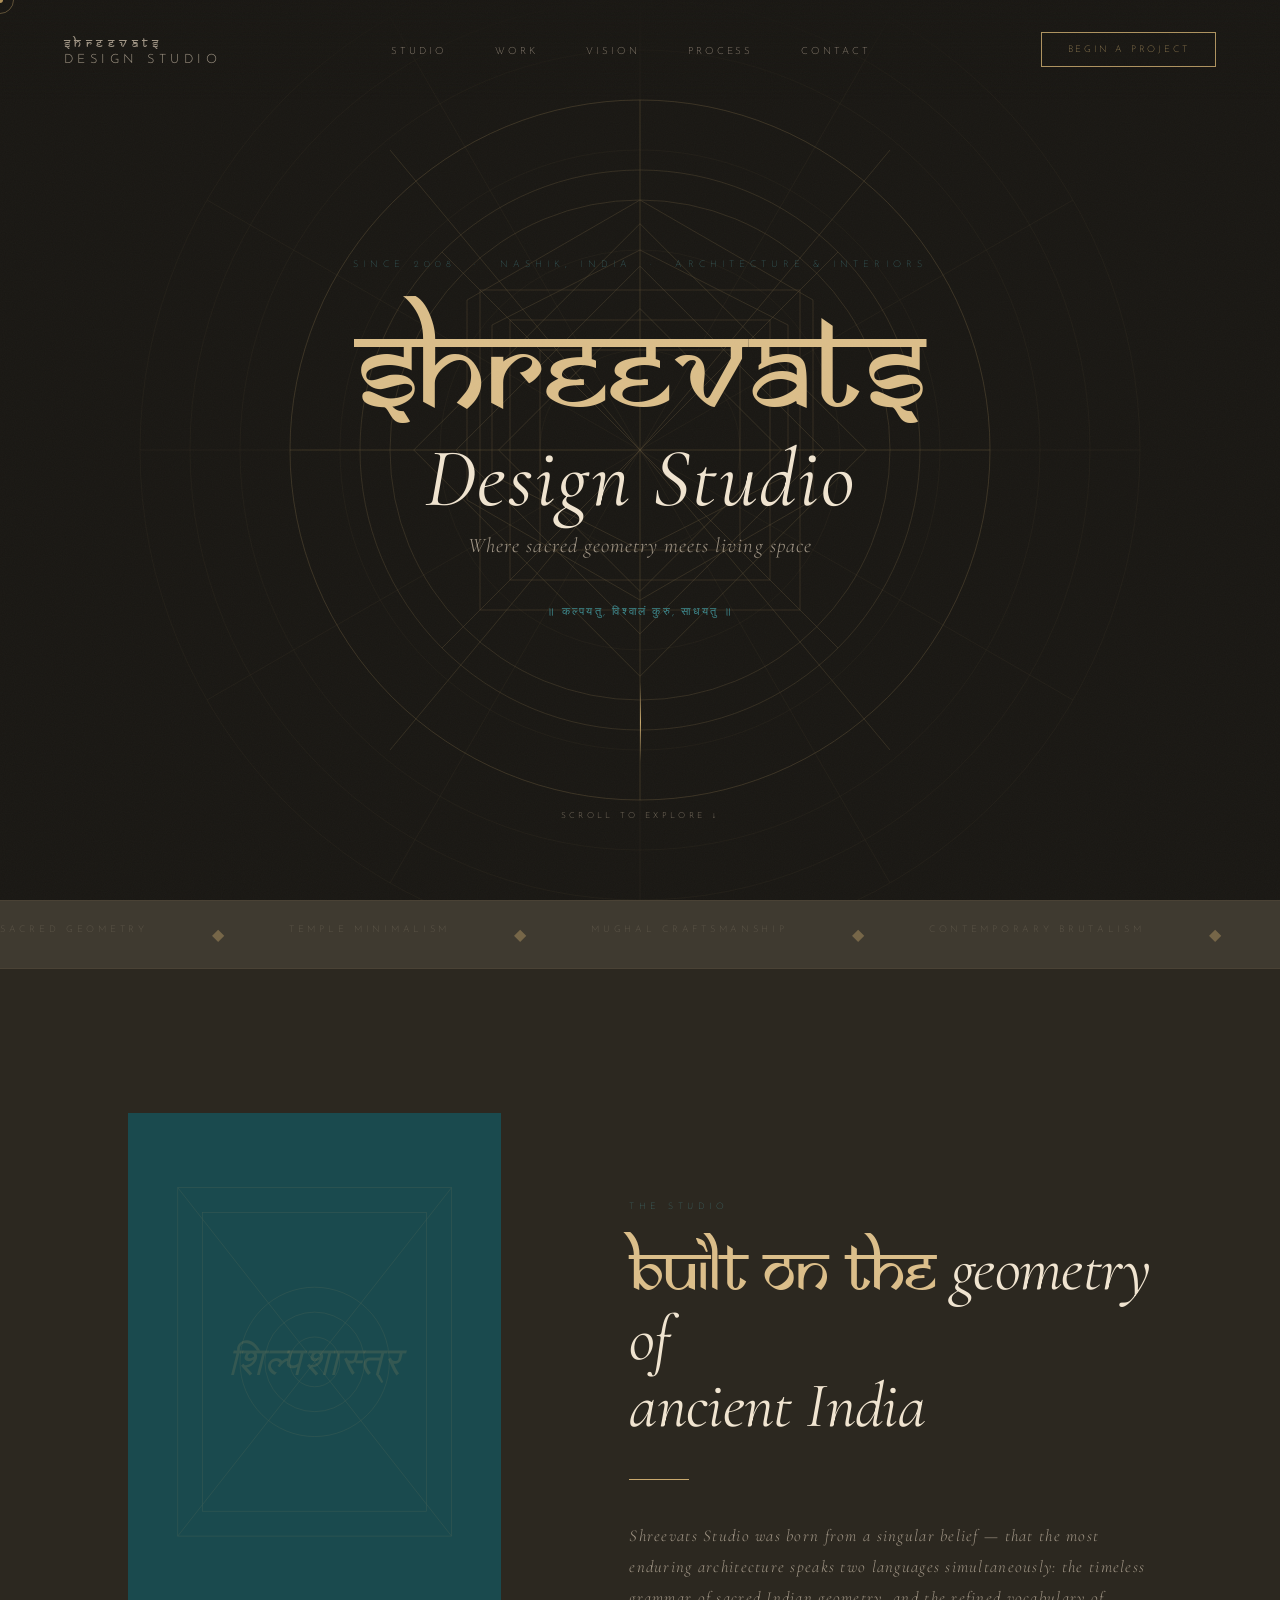
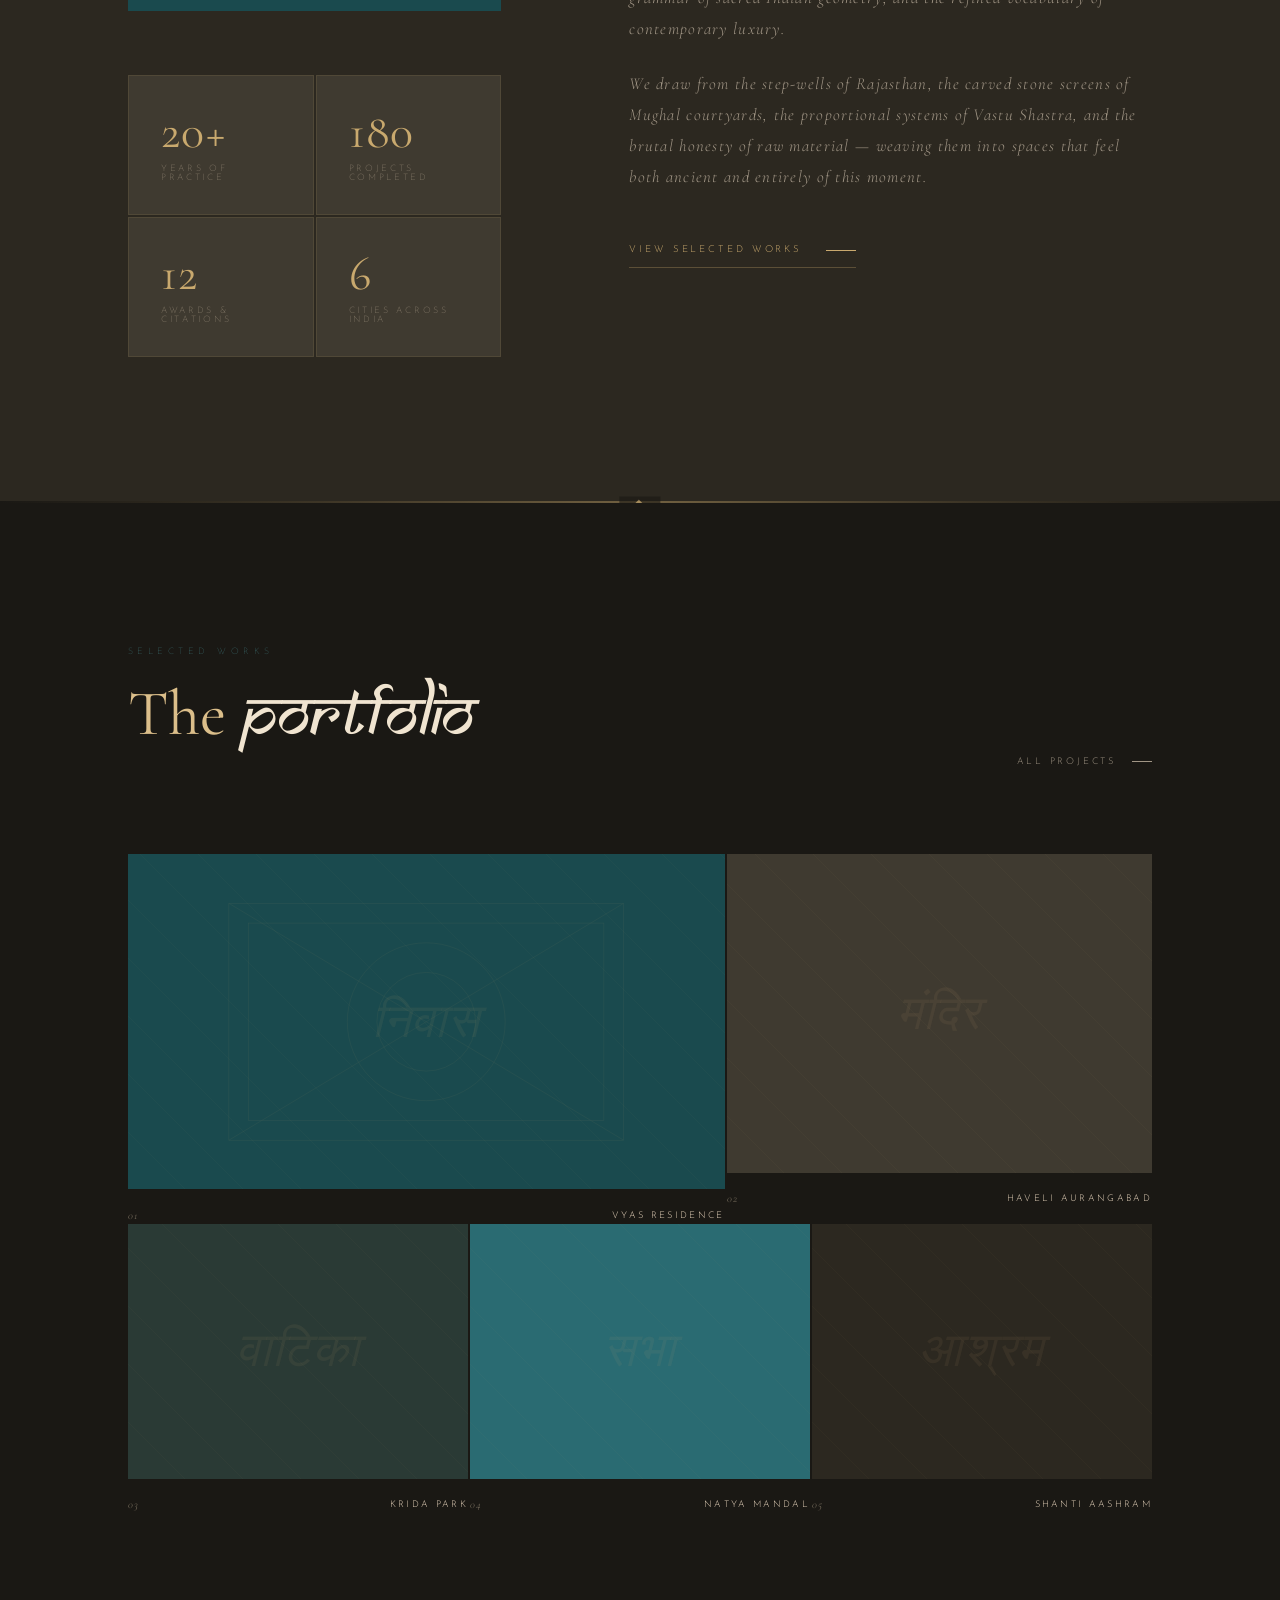
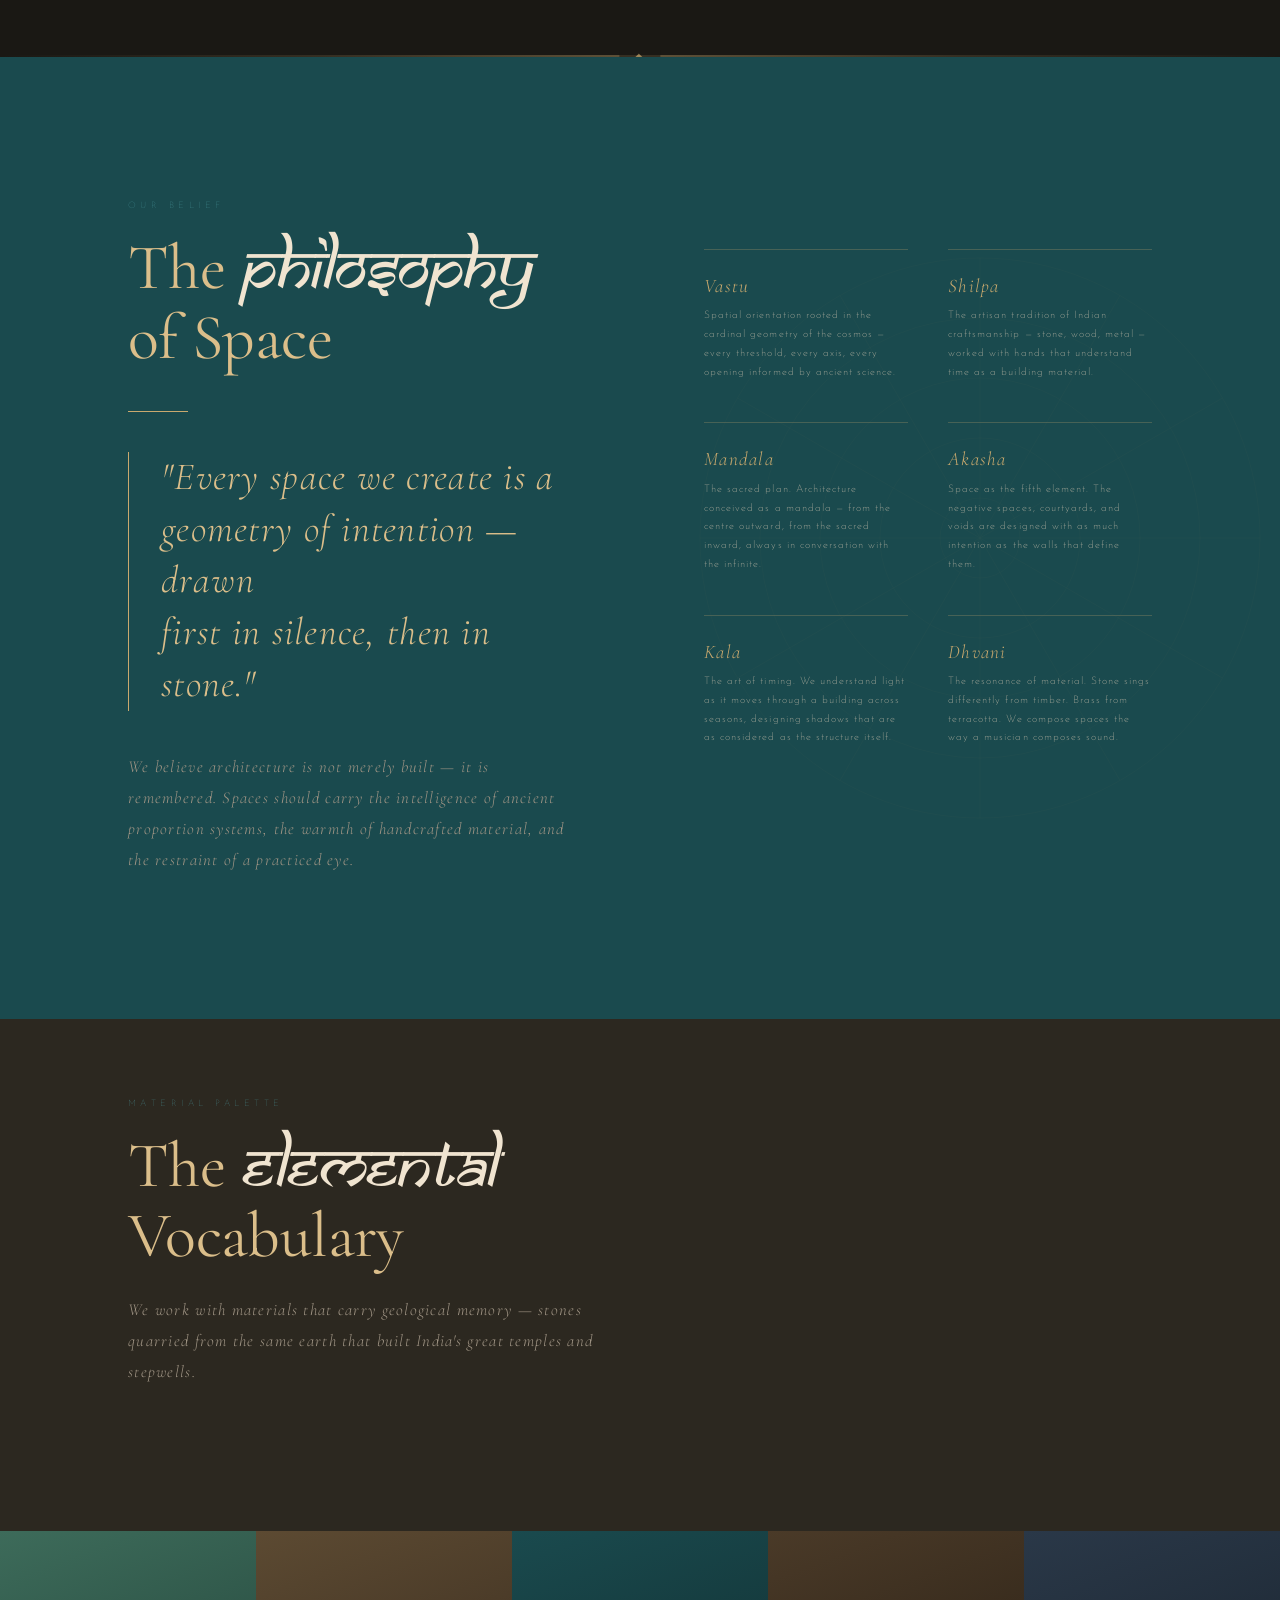
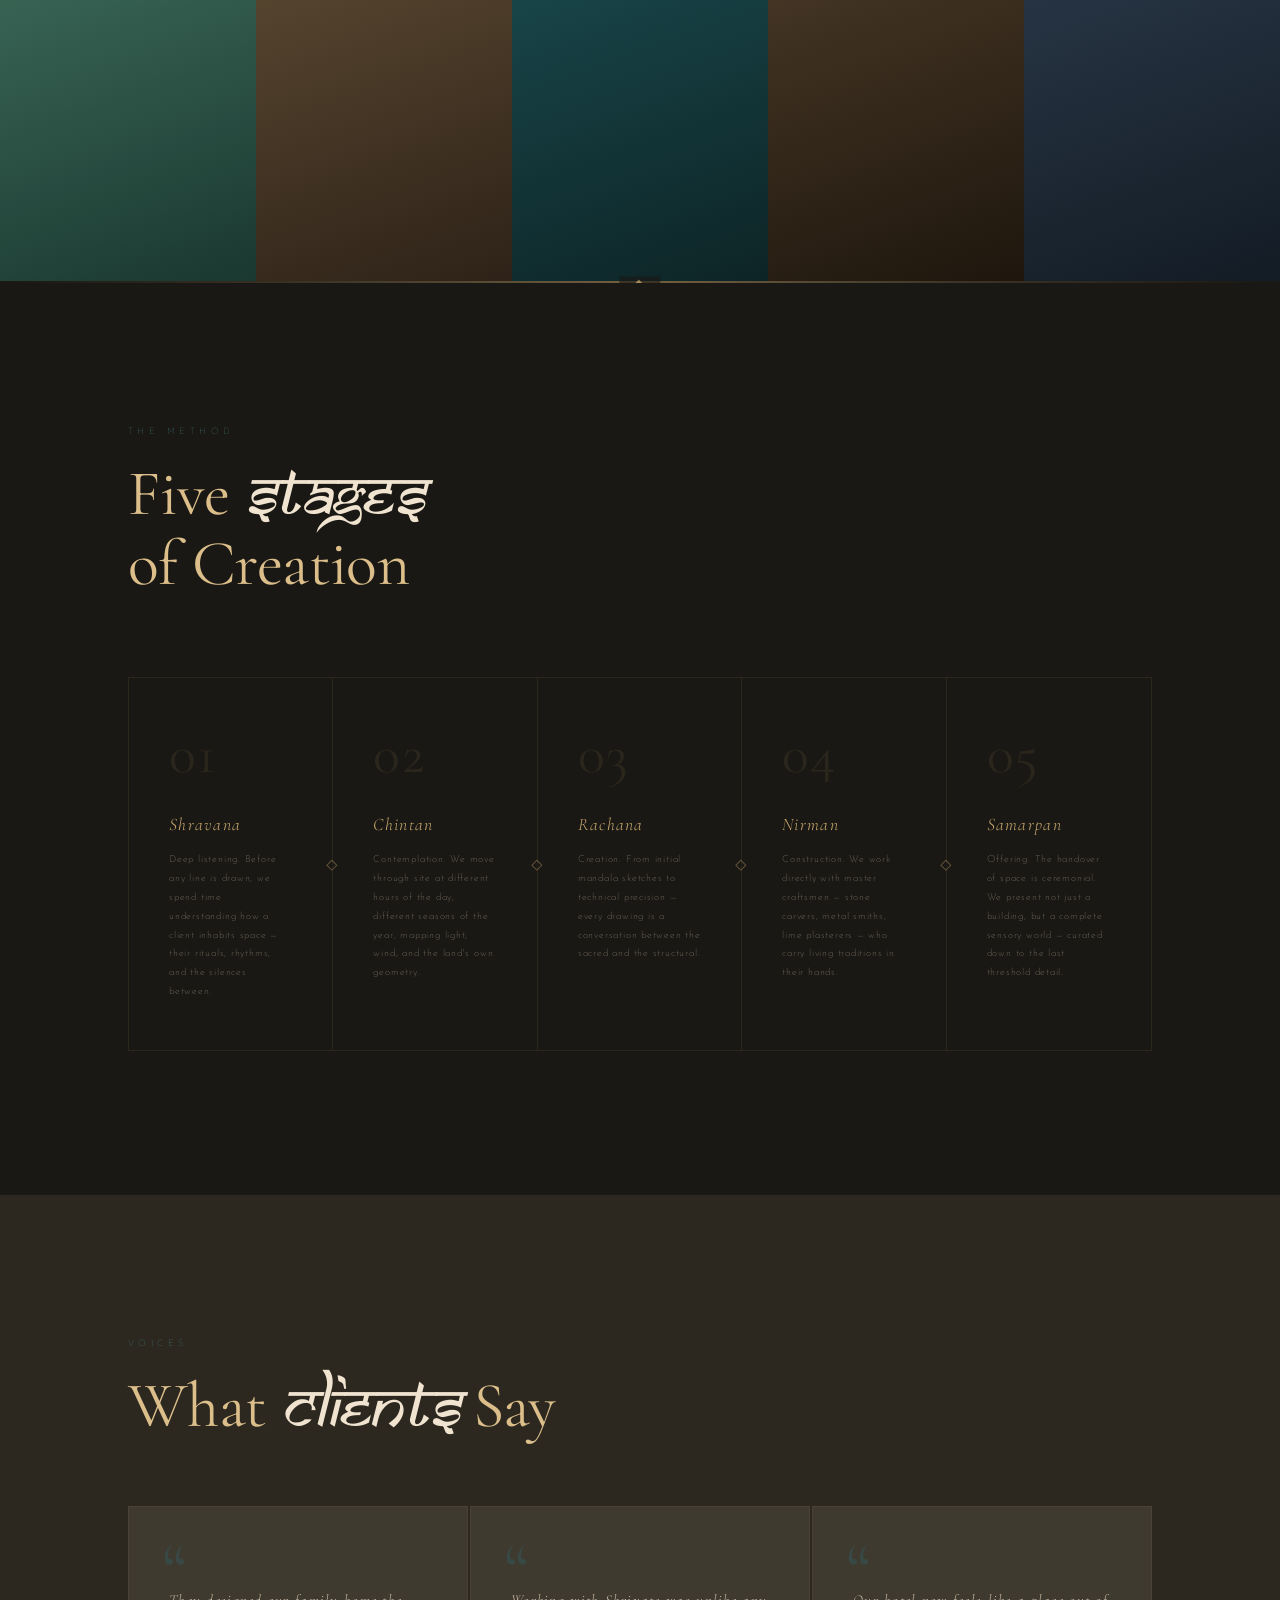
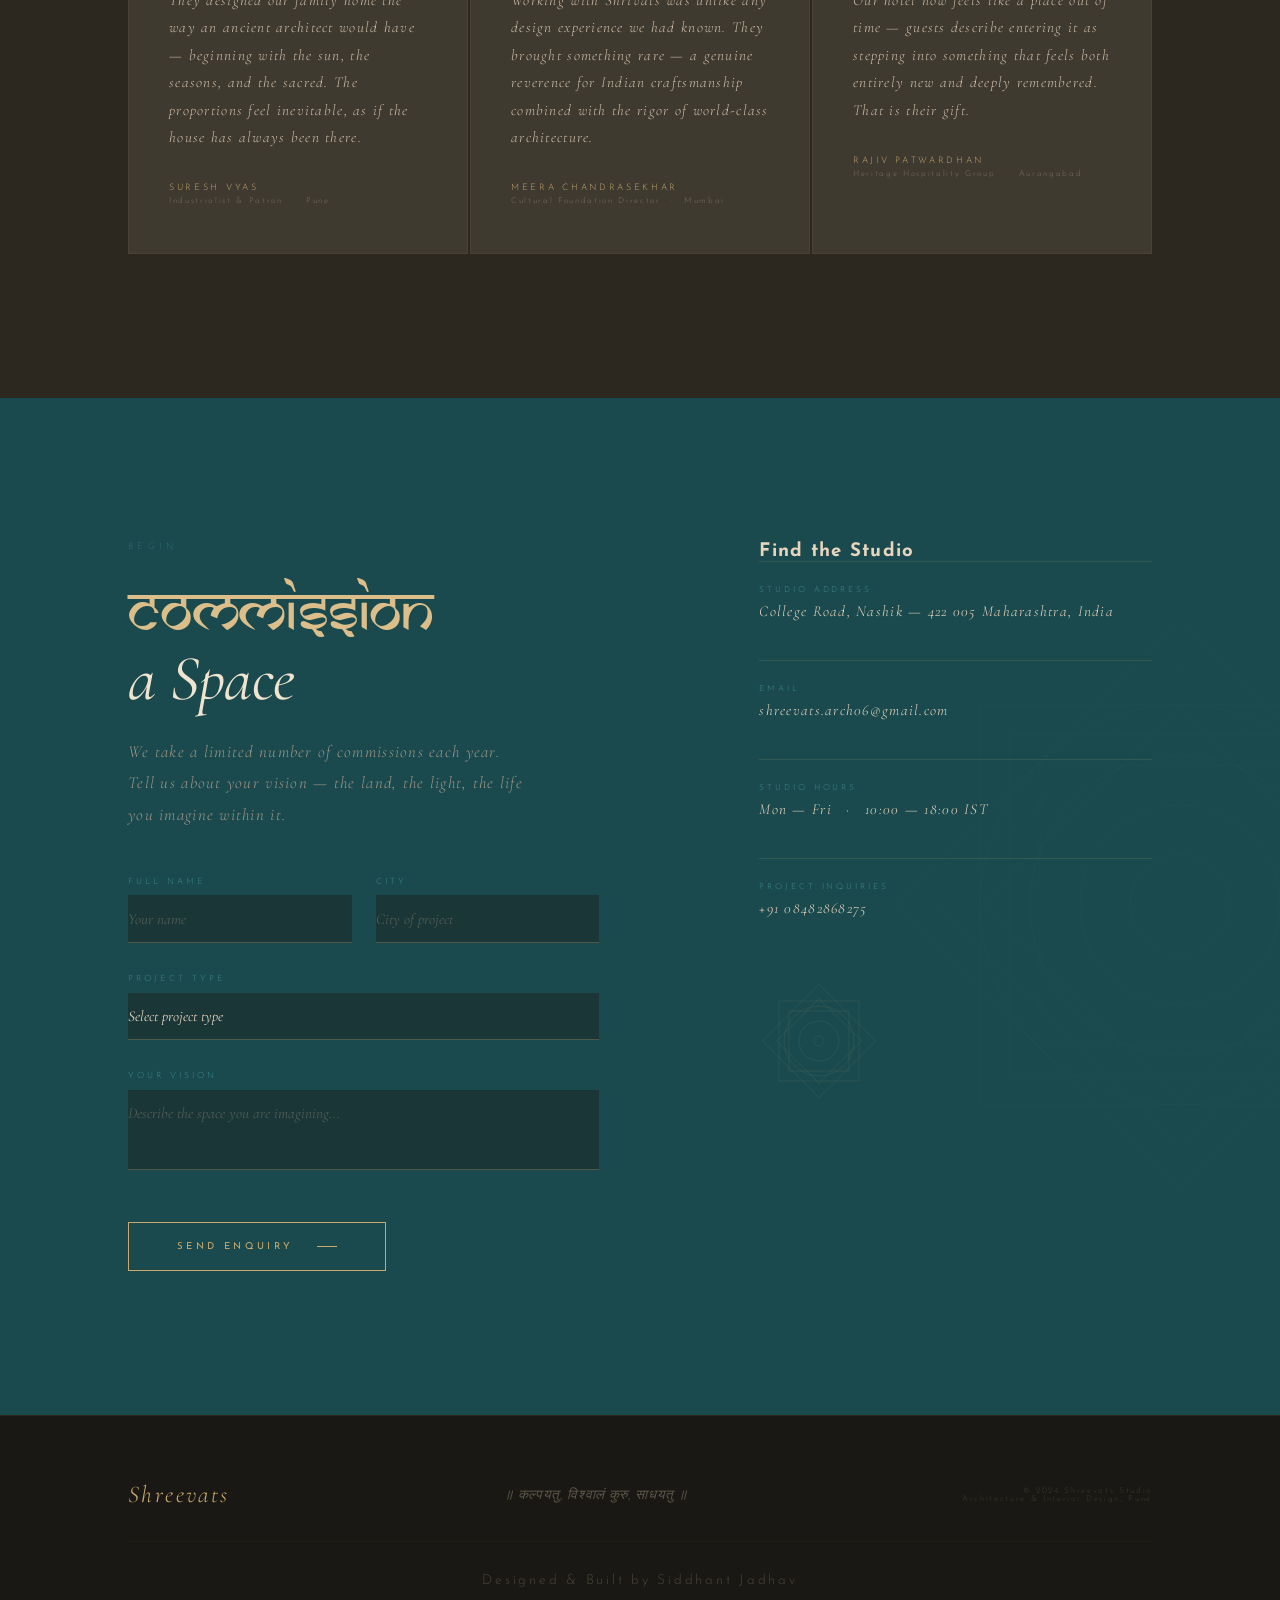
==== commit 0f24b103: "Your message" ====
--- a/shrivats_studio_1.html
+++ b/shrivats_studio_1.html
@@ -3,12 +3,18 @@
 <head>
 <meta charset="UTF-8">
 <meta name="viewport" content="width=device-width, initial-scale=1.0">
-<title>Shrivats Studio — Architecture & Interior Design</title>
+<title>Shreevats Design Studio </title>
 <link rel="preconnect" href="https://fonts.googleapis.com">
 <link rel="preconnect" href="https://fonts.gstatic.com" crossorigin>
 <link href="https://fonts.googleapis.com/css2?family=Cormorant+Garamond:ital,wght@0,300;0,400;0,500;0,600;1,300;1,400&family=IM+Fell+English:ital@0;1&family=Josefin+Sans:wght@100;200;300;400&display=swap" rel="stylesheet">
 
 <style>
+  @font-face {
+    font-family: 'Samarkan'; /* Give it a name to use later */
+    src: url('/samarkan/SAMAN___.TTF') format('truetype');
+    /* Use format('woff2') for .woff2 files or format('opentype') for .otf */
+}
+
   :root {
     --teal-deep:    #1a4a4e;
     --teal-mid:     #2a6b72;
@@ -90,7 +96,7 @@
 
   .nav-logo {
     font-family: var(--font-display);
-    font-size: 1.4rem;
+    font-size: 2rem;
     font-style: italic;
     color: var(--gold);
     letter-spacing: 0.15em;
@@ -100,7 +106,7 @@
   .nav-logo span {
     display: block;
     font-family: var(--font-body);
-    font-size: 0.52rem;
+    font-size: 0.8rem;
     font-style: normal;
     letter-spacing: 0.35em;
     color: var(--warm-gray-lt);
@@ -150,6 +156,7 @@
   #hero {
     position: relative;
     min-height: 100vh;
+    top: 0;
     display: flex; align-items: center; justify-content: center;
     overflow: hidden;
     background: var(--charcoal);
@@ -158,6 +165,7 @@
   .hero-inner {
     position: relative; z-index: 2;
     text-align: center;
+    margin-top: 20vh;
     padding: 0 2rem;
   }
 
@@ -936,6 +944,21 @@
     padding: 0 1rem;
     opacity: 0.6;
   }
+.samarkan{
+  font-family: "samarkan";
+}
+.web-developer {
+  width: 100%;
+  text-align: center;
+  font-family: var(--font-body);
+  font-size: 0.86rem;
+  letter-spacing: 0.2em;
+  color: var(--warm-gray);
+  opacity: 0.5;
+  margin-top: 2rem;
+  padding-top: 2rem;
+  border-top: 0.5px solid rgba(201, 169, 110, 0.08);
+}
 
   /* ── ANIMATIONS ── */
   @keyframes fadeUp {
@@ -1046,8 +1069,8 @@
 <!-- ══════════ NAVIGATION ══════════ -->
 <nav>
   <a href="#" class="nav-logo">
-    श्रिवत्स
-    <span>Architecture &amp; Interior Design</span>
+    <span class="samarkan" style="font-family: samarkan;">Shreevats</span>
+    <span>Design Studio</span>
   </a>
   <ul class="nav-links">
     <li><a href="#about">Studio</a></li>
@@ -1114,10 +1137,10 @@
   </div>
 
   <div class="hero-inner">
-    <p class="hero-eyebrow">Since 2004 &ensp;·&ensp; Pune, India &ensp;·&ensp; Architecture &amp; Interiors</p>
+    <p class="hero-eyebrow">Since 2008 &ensp;·&ensp; Nashik, India &ensp;·&ensp; Architecture &amp; Interiors</p>
     <h1 class="hero-title">
-      श्रिवत्स
-      <em>Architecture Studio</em>
+      <span class="samarkan">Shreevats</span>
+      <em>Design Studio</em>
     </h1>
     <p class="hero-sub">Where sacred geometry meets living space</p>
     <p class="hero-mantra">॥ कल्पयतु, विश्वालं कुरु, साधयतु ॥</p>
@@ -1210,11 +1233,11 @@
       <div>
         <p class="eyebrow reveal">The Studio</p>
         <h2 class="section-title reveal reveal-delay-1">
-          Built on the <em>geometry of<br>ancient India</em>
+          <span class="samarkan">Built on the</span> <em>geometry of<br>ancient India</em>
         </h2>
         <div class="gold-rule reveal reveal-delay-2"></div>
         <p class="body-text reveal reveal-delay-2">
-          Shrivats Studio was born from a singular belief — that the most enduring architecture
+          Shreevats Studio was born from a singular belief — that the most enduring architecture
           speaks two languages simultaneously: the timeless grammar of sacred Indian geometry,
           and the refined vocabulary of contemporary luxury.
         </p>
@@ -1245,7 +1268,7 @@
       <div>
         <p class="eyebrow reveal">Selected Works</p>
         <h2 class="section-title reveal reveal-delay-1">
-          The <em>Portfolio</em>
+          The <span class="samarkan"><em>Portfolio</em></span>
         </h2>
       </div>
       <a href="#" style="display:inline-flex;align-items:center;gap:1rem;text-decoration:none;color:var(--warm-gray-lt);font-family:var(--font-body);font-size:0.58rem;letter-spacing:0.3em;text-transform:uppercase;transition:color 0.3s;align-self:flex-end;padding-bottom:0.5rem">
@@ -1397,7 +1420,7 @@
       <div>
         <p class="eyebrow reveal">Our Belief</p>
         <h2 class="section-title reveal reveal-delay-1">
-          The <em>Philosophy</em><br>of Space
+          The <span class="samarkan"><em>Philosophy</em></span><br>of Space
         </h2>
         <div class="gold-rule reveal reveal-delay-2"></div>
         <blockquote class="philosophy-quote reveal reveal-delay-2">
@@ -1447,7 +1470,7 @@
   <div class="section-pad-sm">
     <p class="eyebrow reveal">Material Palette</p>
     <h2 class="section-title reveal reveal-delay-1">
-      The <em>Elemental</em><br>Vocabulary
+      The <span class="samarkan"><em>Elemental</em></span><br>Vocabulary
     </h2>
     <p class="body-text reveal reveal-delay-2" style="max-width:500px">
       We work with materials that carry geological memory — stones quarried from the same earth
@@ -1501,7 +1524,7 @@
   <div class="section-pad">
     <p class="eyebrow reveal">The Method</p>
     <h2 class="section-title reveal reveal-delay-1">
-      Five <em>Stages</em><br>of Creation
+      Five <span class="samarkan"><em>Stages</em></span><br>of Creation
     </h2>
 
     <div class="process-steps">
@@ -1543,7 +1566,7 @@
   <div class="section-pad">
     <p class="eyebrow reveal">Voices</p>
     <h2 class="section-title reveal reveal-delay-1">
-      What <em>Clients</em> Say
+      What <span class="samarkan"><em>Clients</em></span> Say
     </h2>
 
     <div class="testimonials-grid">
@@ -1602,7 +1625,7 @@
       <div>
         <p class="eyebrow reveal">Begin</p>
         <h2 class="section-title reveal reveal-delay-1">
-          Commission<br><em>a Space</em>
+          <span class="samarkan">Commission</span><br><em>a Space</em>
         </h2>
         <p class="body-text reveal reveal-delay-2" style="max-width:400px">
           We take a limited number of commissions each year. Tell us about your vision —
@@ -1648,12 +1671,12 @@
 
         <div class="contact-detail">
           <p class="contact-detail-label">Studio Address</p>
-          <p class="contact-detail-value">12, Lane of Craftsmen, Model Colony<br>Pune, Maharashtra — 411 016</p>
+          <p class="contact-detail-value">College Road, Nashik — 422 005 Maharashtra, India</p>
         </div>
 
         <div class="contact-detail">
           <p class="contact-detail-label">Email</p>
-          <p class="contact-detail-value">commissions@shrivatsstudio.in</p>
+          <p class="contact-detail-value">shreevats.arch06@gmail.com</p>
         </div>
 
         <div class="contact-detail">
@@ -1663,7 +1686,7 @@
 
         <div class="contact-detail">
           <p class="contact-detail-label">Project Inquiries</p>
-          <p class="contact-detail-value">+91 20 2553 4400</p>
+          <p class="contact-detail-value">+91 08482868275</p>
         </div>
 
         <!-- Small geo ornament -->
@@ -1688,14 +1711,17 @@
 <!-- ══════════ FOOTER ══════════ -->
 <footer>
   <div class="footer-inner">
-    <div class="footer-logo">श्रिवत्स</div>
+    <div class="footer-logo">Shreevats</div>
     <div class="footer-mantra">
       ॥ कल्पयतु, विश्वालं कुरु, साधयतु ॥
     </div>
     <div class="footer-copy">
-      © 2024 Shrivats Studio<br>
+      © 2024 Shreevats Studio<br>
       Architecture &amp; Interior Design, Pune
     </div>
+  </div>
+  <div class="web-developer">
+    Designed &amp; Built by Siddhant Jadhav
   </div>
 </footer>
 
